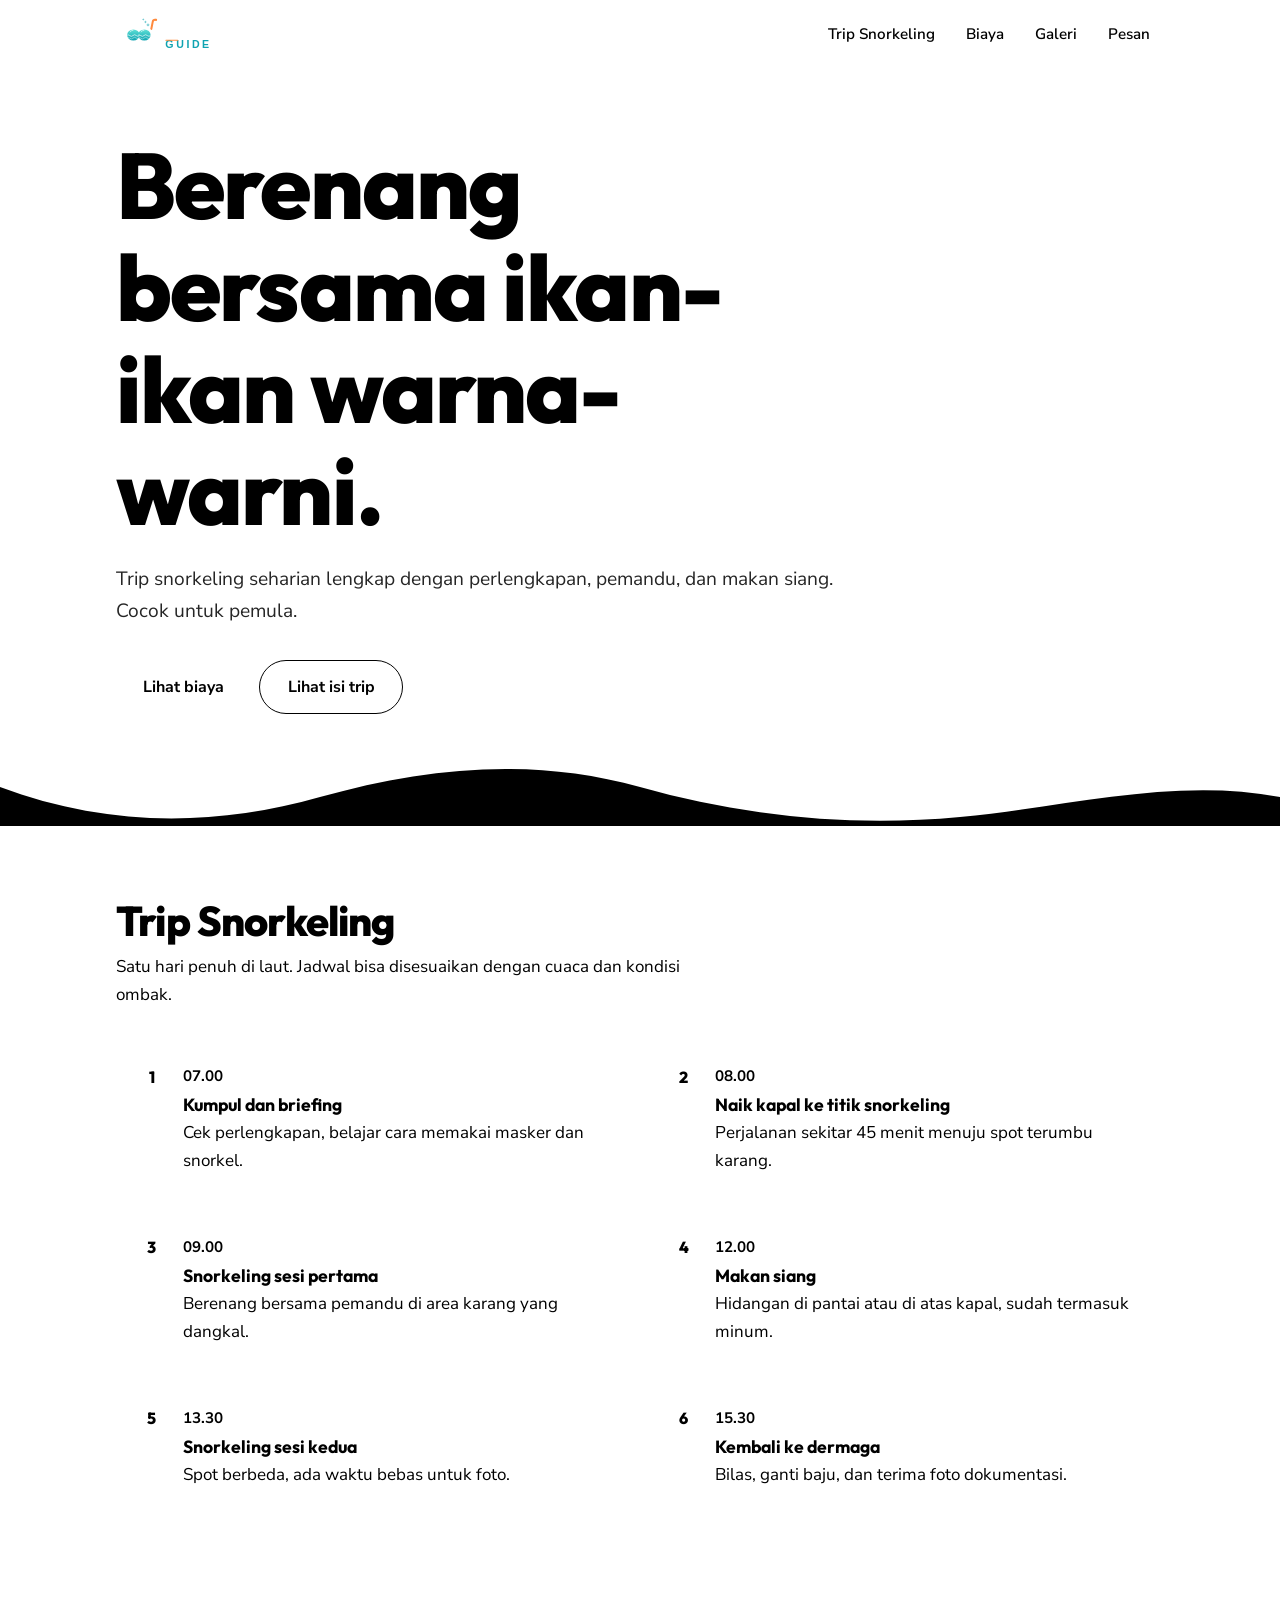
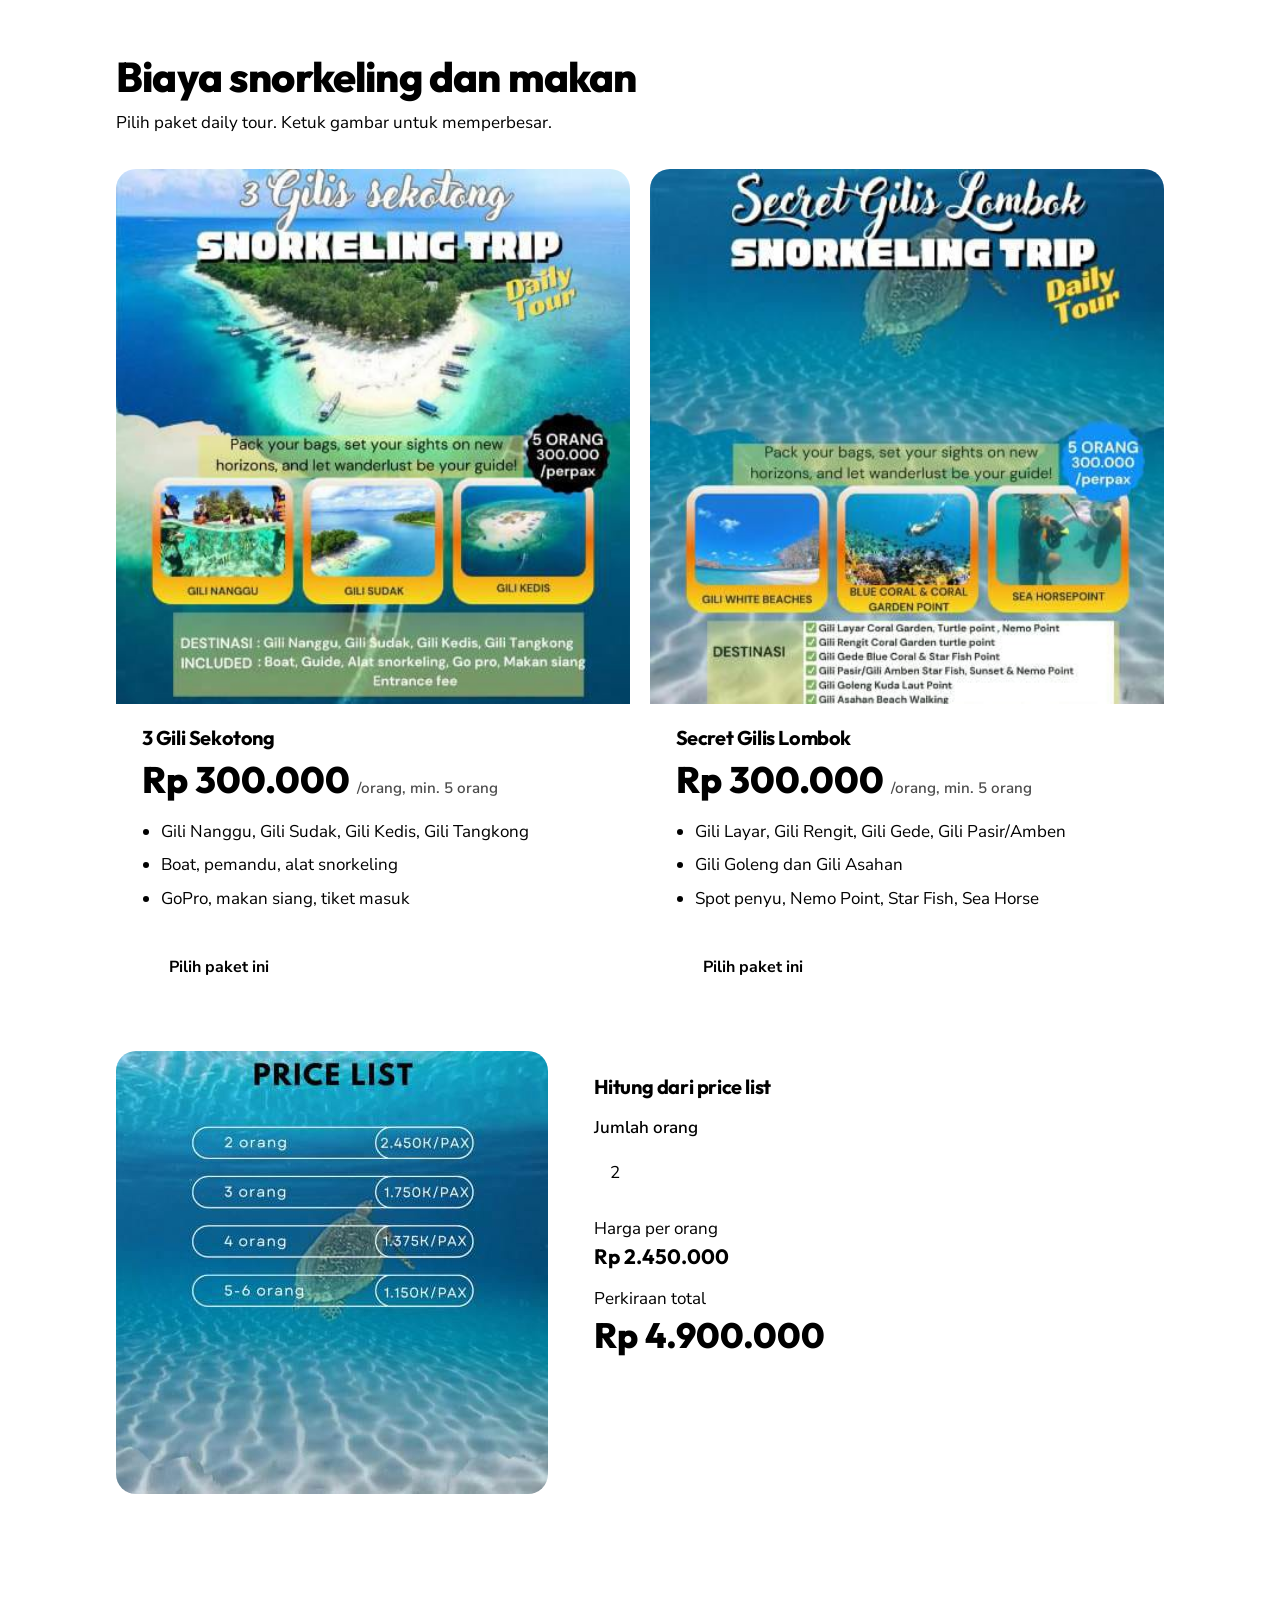
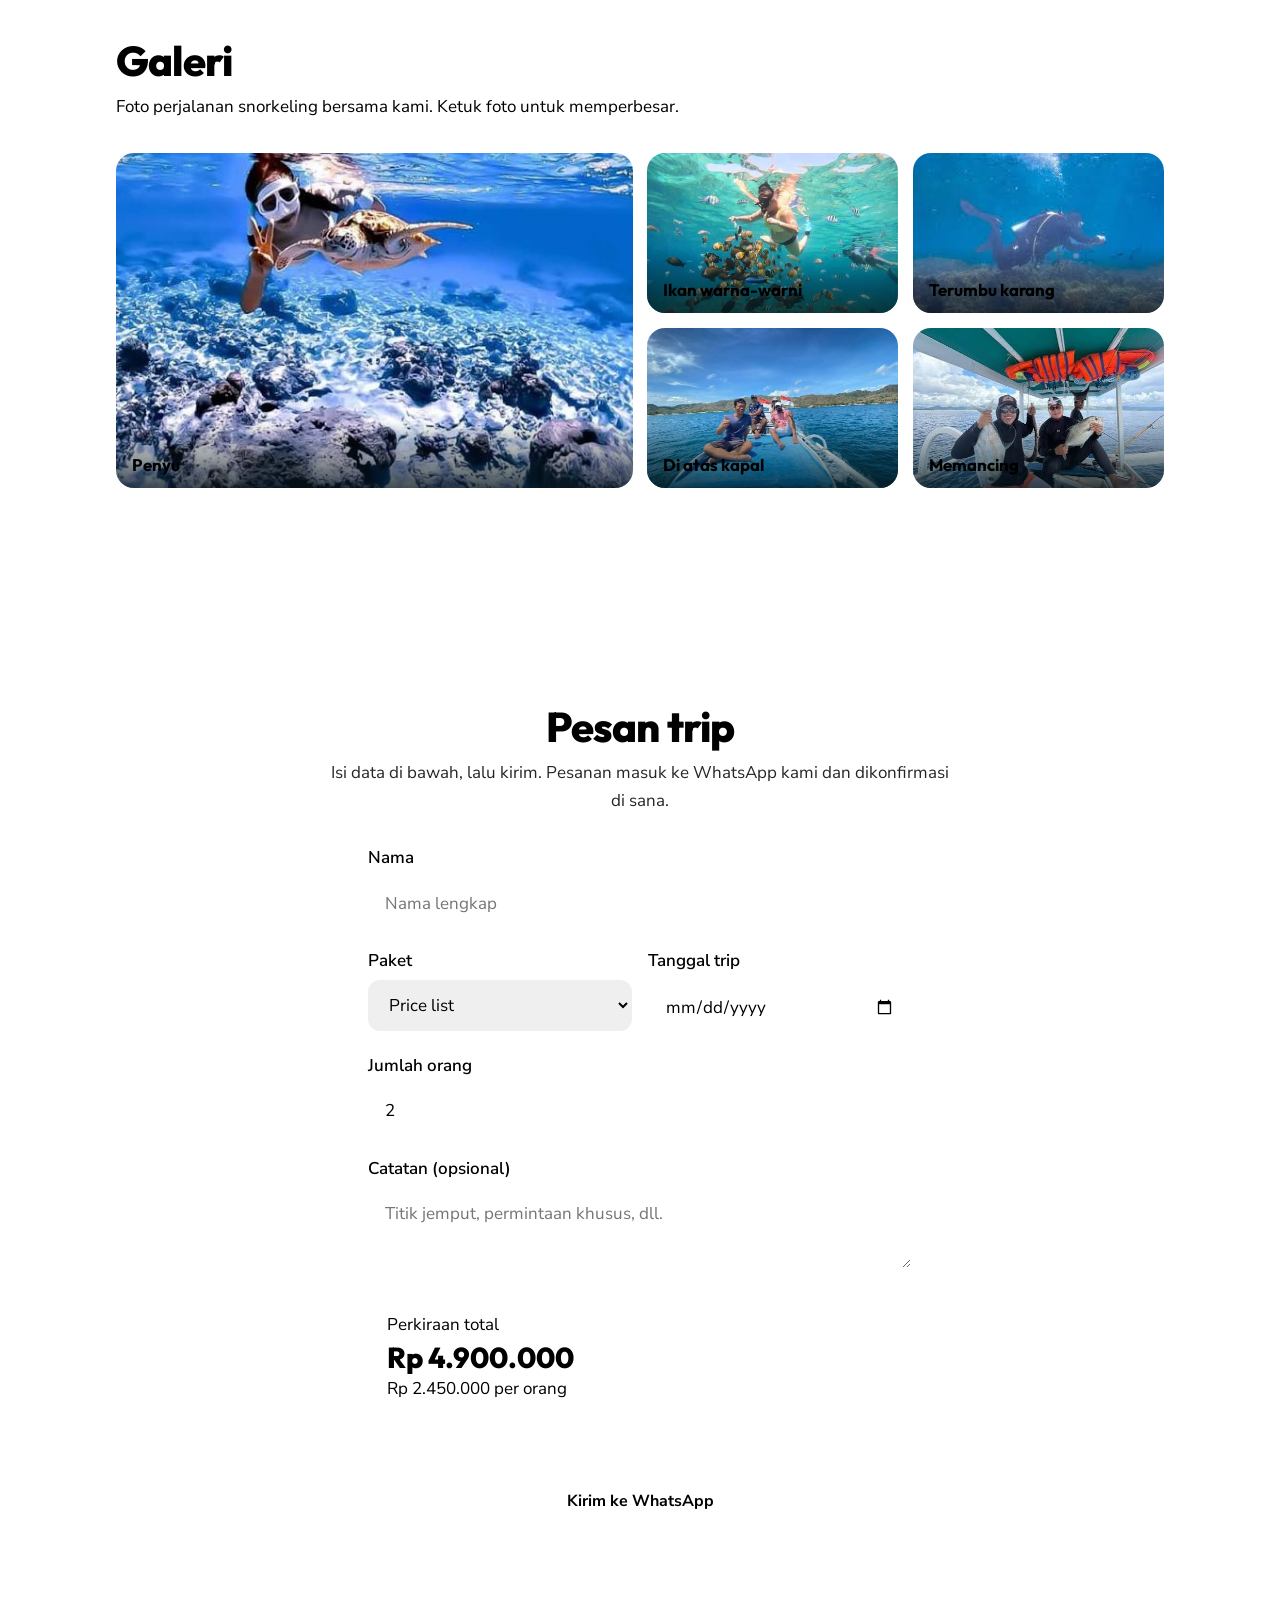
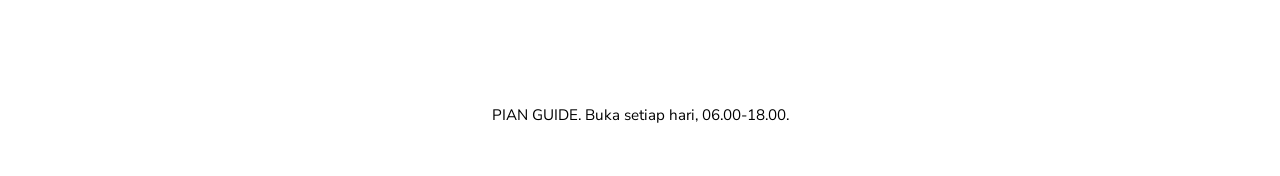
==== index.html @ e1018dc6 "Remove stylesheet link from index.html Removed the link to the external stylesheet 'style.css'." ====
<!DOCTYPE html>
<html lang="id">
<head>
<meta charset="utf-8">
<meta name="viewport" content="width=device-width, initial-scale=1, viewport-fit=cover">
<title>Trip Snorkeling - PIAN GUIDE</title>
<link href="https://fonts.googleapis.com/css2?family=Outfit:wght@500;700;800&family=Nunito+Sans:wght@400;600&display=swap" rel="stylesheet">
<style> 
:root{
  --bg:EAF6F7;--card:FFFFFF;--ink:0B3340;--muted:4F6B75;--line:C9E1E5;
  --deep:0B3340;--sea:12A4B8;--coral:FF6B57;--on-coral:1A0B08;--on-deep:EAF6F7;
  --head:"Outfit","Trebuchet MS",system-ui,sans-serif;--body:"Nunito Sans",system-ui,-apple-system,"Segoe UI",sans-serif;
  box-sizing:border-box;padding-top:env(safe-area-inset-top,0px);padding-bottom:env(safe-area-inset-bottom,0px)
}
@media (prefers-color-scheme:dark){:root:not([data-theme="light"]){--bg:071D26;--card:0E2B37;--ink:E4F3F5;--muted:93B3BC;--line:1B4251;--deep:04141B;--sea:3CC8DB}}
:root[data-theme="dark"]{--bg:071D26;--card:0E2B37;--ink:E4F3F5;--muted:93B3BC;--line1B4251;--deep:04141B;--sea:3CC8DB}
html{scroll-behavior:smooth;scroll-padding-top:5rem}
*,*::before,*::after{box-sizing:border-box}
body{margin:0;background:var(--bg);color:var(--ink);font:400 1.0625rem/1.65 var(--body)}
a{color:inherit}
:focus-visible{outline:3px solid var(--coral);outline-offset:3px;border-radius:6px}
.wrap{max-width:68rem;margin:0 auto;padding:0 1.25rem}
h1,h2,h3{font-family:var(--head);line-height:1.1;margin:0;letter-spacing:-.02em}
h2{font-weight:800;font-size:clamp(1.8rem,4.5vw,2.6rem);margin-bottom:.6rem}
h3{font-weight:700;font-size:1.25rem}
p{margin:0 0 1rem;max-width:62ch}.muted{color:var(--muted)}
.top{position:sticky;top:0;z-index:10;background:color-mix(in srgb,var(--deep) 94%,transparent);backdrop-filter:blur(8px);padding-top:env(safe-area-inset-top,0px)}
.top .wrap{display:flex;align-items:center;justify-content:space-between;gap:1rem;padding-block:.8rem}
.logo{display:flex;align-items:center;text-decoration:none;flex-shrink:0;white-space:nowrap}
.logo img{height:44px;width:auto;display:block}
nav{display:flex;gap:.25rem;overflow-x:auto}
nav a{color:var(--on-deep);text-decoration:none;font-weight:600;font-size:.95rem;padding:.45rem .85rem;border-radius:999px;white-space:nowrap}
nav a:hover,nav a:focus-visible{background:rgba(255,255,255,.14)}
nav a.on{background:var(--coral);color:var(--on-coral)}
.hero{background:var(--deep);color:var(--on-deep);position:relative;overflow:hidden;padding:4rem 0 7rem}
.hero h1{font-weight:800;font-size:clamp(2.6rem,9vw,5.8rem);max-width:12ch;animation:rise .9s both cubic-bezier(.2,.8,.2,1)}
.hero p{font-size:1.2rem;margin:1.4rem 0 2rem;opacity:.85}
.btn{display:inline-block;background:var(--coral);color:var(--on-coral);font-weight:700;text-decoration:none;padding:.95rem 1.7rem;border-radius:999px;border:0;font:700 1rem var(--body);cursor:pointer;transition:transform .15s}
.btn:hover{transform:translateY(-2px)}
.btn.line{background:transparent;color:inherit;border:1.5px solid currentColor;margin-left:.5rem}
.wave{position:absolute;left:0;bottom:-1px;width:100%;height:5rem;display:block}
.bubble{position:absolute;border-radius:50%;border:2px solid rgba(255,255,255,.25);animation:float 9s infinite ease-in-out}
section{padding:4.5rem 0}
.steps{list-style:none;padding:0;margin:2rem 0 0;display:grid;gap:1rem;counter-reset:s}
.steps li{counter-increment:s;background:var(--card);border:1.5px solid var(--line);border-radius:16px;padding:1.3rem 1.3rem 1.3rem 4.2rem;position:relative}
.steps li::before{content:counter(s);position:absolute;left:1.2rem;top:1.2rem;width:2.1rem;height:2.1rem;border-radius:50%;background:var(--sea);color:var(--deep);font:800 1rem/2.1rem var(--head);text-align:center}
.steps b{font-family:var(--head);display:block;font-size:1.1rem}
.time{color:var(--sea);font-weight:700;font-size:.95rem}
.prices{display:grid;gap:1.25rem;margin-top:2rem}
.plan{background:var(--card);border:1.5px solid var(--line);border-radius:20px;overflow:hidden;display:flex;flex-direction:column}
.plan img{width:100%;height:auto;display:block;cursor:zoom-in}
.plan .in{padding:1.4rem 1.6rem 1.6rem;display:flex;flex-direction:column;flex:1}
.price{font:800 2.3rem/1 var(--head);margin:.8rem 0 .2rem}.price small{font:600 .95rem var(--body);opacity:.7}
.plan ul{padding-left:1.2rem;margin:1rem 0 1.4rem;flex:1}.plan li{margin-bottom:.35rem}
.pl{margin-top:2rem;display:grid;gap:1.25rem;align-items:start}
.pl img{width:100%;max-width:28rem;height:auto;border-radius:20px;display:block;border:1.5px solid var(--line);cursor:zoom-in}
.calc{background:var(--card);border:1.5px solid var(--line);border-radius:20px;padding:1.6rem;display:grid;gap:1rem}
.calc label{font-weight:600;display:block;margin-bottom:.3rem}
.calc input{width:100%;font:inherit;padding:.75rem 1rem;border-radius:12px;border:1.5px solid var(--line);background:var(--bg);color:var(--ink)}
.total{font:800 2.2rem var(--head);color:var(--sea)}
.gal{display:grid;gap:.9rem;grid-template-columns:1fr 1fr;margin-top:2rem}
.gal figure{position:relative;margin:0;border-radius:18px;overflow:hidden;min-height:10rem;background:var(--deep)}
.gal figure:nth-child(1){grid-column:span 2;min-height:15rem}
.gal img{position:absolute;inset:0;width:100%;height:100%;object-fit:cover;display:block;cursor:zoom-in}
.gal figcaption{position:absolute;left:0;right:0;bottom:0;padding:2rem 1rem .8rem;font:700 1.05rem var(--head);color:fff;background:linear-gradient(to top,rgba(4,20,27,.75),transparent);pointer-events:none}
.contact{background:var(--deep);color:var(--on-deep);border-radius:24px;padding:3rem 1.5rem;text-align:center}
.contact p{margin-inline:auto;opacity:.85}
.contact form{max-width:34rem;margin:1.8rem auto 0;text-align:left;display:grid;gap:1rem}
.contact label{display:block;font-weight:600;margin-bottom:.3rem}
.contact input,.contact select,.contact textarea{width:100%;font:inherit;padding:.75rem 1rem;border-radius:12px;border:1.5px solid transparent;background:EAF6F7;color:0B3340;color-scheme:light}
.contact textarea{resize:vertical;min-height:4.5rem}
.contact .row{display:grid;gap:1rem}
.contact .est{background:rgba(255,255,255,.1);border-radius:14px;padding:1rem 1.2rem}
.contact .est b{display:block;font:800 1.8rem var(--head)}
.contact .err{color:FFB4A8;min-height:1.4em;margin:0}
.contact .btn{text-align:center}
footer{padding:2rem 0 3rem;text-align:center;color:var(--muted);font-size:.95rem}
.lb{position:fixed;inset:0;z-index:50;background:rgba(4,20,27,.92);display:none;align-items:center;justify-content:center;padding:1rem;cursor:zoom-out}
.lb.open{display:flex}.lb img{max-width:100%;max-height:100%;border-radius:12px}
@keyframes rise{from{opacity:0;transform:translateY(28px)}to{opacity:1;transform:none}}
@keyframes float{50%{transform:translateY(-18px)}}
@media (min-width:52rem){
  .contact .row{grid-template-columns:1fr 1fr}
  .prices{grid-template-columns:repeat(2,1fr)}.pl{grid-template-columns:auto 1fr}
  .gal{grid-template-columns:repeat(4,1fr)}.gal figure:nth-child(1){grid-column:span 2;grid-row:span 2}
  .steps{grid-template-columns:1fr 1fr}.contact{padding:4.5rem}
}
@media (max-width:40rem){.btn.line{margin:.6rem 0 0}}
@media (prefers-reduced-motion:reduce){*{animation:none!important;transition:none!important;scroll-behavior:auto!important}}
</style>
</head>
<body>
<header class="top"><div class="wrap">
  <a class="logo" href="atas"><img src="pian-guide-logo-light.svg" alt="PIAN GUIDE"></a>
  <nav aria-label="Menu utama">
    <a href="trip" class="on">Trip Snorkeling</a><a href="biaya.html">Biaya</a><a href="galeri.html">Galeri</a><a href="pesan.html">Pesan</a>
  </nav>
</div></header>

<main id="atas">
  <div class="hero">
    <span class="bubble" style="width:4rem;height:4rem;right:12%;top:18%"></span>
    <span class="bubble" style="width:2rem;height:2rem;right:22%;top:48%;animation-delay:-3s"></span>
    <span class="bubble" style="width:6rem;height:6rem;right:5%;top:56%;animation-delay:-6s"></span>
    <div class="wrap">
      <h1>Berenang bersama ikan-ikan warna-warni.</h1>
      <p>Trip snorkeling seharian lengkap dengan perlengkapan, pemandu, dan makan siang. Cocok untuk pemula.</p>
      <a class="btn" href="biaya.html">Lihat biaya</a><a class="btn line" href="#trip">Lihat isi trip</a>
    </div>
    <svg class="wave" viewBox="0 0 1440 80" preserveAspectRatio="none" aria-hidden="true"><path fill="var(--bg)" d="M0 40c120 40 240 40 360 10s240-40 360-10 240 40 360 30 240-40 360-20v30H0z"/></svg>
  </div>

  <section id="trip"><div class="wrap">
    <h2>Trip Snorkeling</h2>
    <p class="muted">Satu hari penuh di laut. Jadwal bisa disesuaikan dengan cuaca dan kondisi ombak.</p>
    <ol class="steps">
      <li><span class="time">07.00</span><b>Kumpul dan briefing</b>Cek perlengkapan, belajar cara memakai masker dan snorkel.</li>
      <li><span class="time">08.00</span><b>Naik kapal ke titik snorkeling</b>Perjalanan sekitar 45 menit menuju spot terumbu karang.</li>
      <li><span class="time">09.00</span><b>Snorkeling sesi pertama</b>Berenang bersama pemandu di area karang yang dangkal.</li>
      <li><span class="time">12.00</span><b>Makan siang</b>Hidangan di pantai atau di atas kapal, sudah termasuk minum.</li>
      <li><span class="time">13.30</span><b>Snorkeling sesi kedua</b>Spot berbeda, ada waktu bebas untuk foto.</li>
      <li><span class="time">15.30</span><b>Kembali ke dermaga</b>Bilas, ganti baju, dan terima foto dokumentasi.</li>
    </ol>
  </div></section>

  <section id="biaya.html" style="background:color-mix(in srgb,var(--sea) 10%,var(--bg))"><div class="wrap">
    <h2>Biaya snorkeling dan makan</h2>
    <p class="muted">Pilih paket daily tour. Ketuk gambar untuk memperbesar.</p>
    <div class="prices">
      <article class="plan"><img src="[data-uri]" alt="Poster 3 Gili Sekotong Snorkeling Trip: Gili Nanggu, Gili Sudak, Gili Kedis, 5 orang 300.000 per pax" loading="lazy">
        <div class="in"><h3>3 Gili Sekotong</h3><div class="price">Rp 300.000 <small>/orang, min. 5 orang</small></div>
        <ul><li>Gili Nanggu, Gili Sudak, Gili Kedis, Gili Tangkong</li><li>Boat, pemandu, alat snorkeling</li><li>GoPro, makan siang, tiket masuk</li></ul>
        <a class="btn" data-paket="3 Gili Sekotong" href="#kontak" style="background:var(--deep);color:var(--on-deep)">Pilih paket ini</a></div></article>
      <article class="plan"><img src="[data-uri]" alt="Poster Secret Gilis Lombok Snorkeling Trip: Gili White Beaches, Blue Coral, Sea Horse Point, 5 orang 300.000 per pax" loading="lazy">
        <div class="in"><h3>Secret Gilis Lombok</h3><div class="price">Rp 300.000 <small>/orang, min. 5 orang</small></div>
        <ul><li>Gili Layar, Gili Rengit, Gili Gede, Gili Pasir/Amben</li><li>Gili Goleng dan Gili Asahan</li><li>Spot penyu, Nemo Point, Star Fish, Sea Horse</li></ul>
        <a class="btn" data-paket="Secret Gilis Lombok" href="#kontak">Pilih paket ini</a></div></article>
    </div>
    <div class="pl">
      <img src="[data-uri]" alt="Price list per orang: 2 orang 2.450K, 3 orang 1.750K, 4 orang 1.375K, 5-6 orang 1.150K" loading="lazy">
      <form class="calc" onsubmit="return false" aria-label="Hitung biaya">
        <h3>Hitung dari price list</h3>
        <div><label for="jm">Jumlah orang</label><input id="jm" type="number" min="1" max="100" value="2" inputmode="numeric"></div>
        <div><div class="muted">Harga per orang</div><div id="pp" style="font:700 1.3rem var(--head)" aria-live="polite">Rp 2.450.000</div></div>
        <div><div class="muted">Perkiraan total</div><div class="total" id="tt" aria-live="polite">Rp 4.900.000</div></div>
      </form>
    </div>
  </div></section>

  <section id="galeri.html"><div class="wrap">
    <h2>Galeri</h2>
    <p class="muted">Foto perjalanan snorkeling bersama kami. Ketuk foto untuk memperbesar.</p>
    <div class="gal"><figure><img src="[data-uri]" alt="Bertemu penyu saat snorkeling" loading="lazy"><figcaption>Penyu</figcaption></figure><figure><img src="[data-uri]" alt="Snorkeling di antara ikan warna-warni" loading="lazy"><figcaption>Ikan warna-warni</figcaption></figure><figure><img src="[data-uri]" alt="Penyelam di atas terumbu karang" loading="lazy"><figcaption>Terumbu karang</figcaption></figure><figure><img src="[data-uri]" alt="Tamu menikmati perjalanan di atas kapal" loading="lazy"><figcaption>Di atas kapal</figcaption></figure><figure><img src="[data-uri]" alt="Memancing dari kapal" loading="lazy"><figcaption>Memancing</figcaption></figure></div>
  </div></section>
    <section id="kontak"><div class="wrap">
    <div class="contact">
      <h2>Pesan trip</h2>
      <p>Isi data di bawah, lalu kirim. Pesanan masuk ke WhatsApp kami dan dikonfirmasi di sana.</p>
      <form onsubmit="return false" aria-label="Form pemesanan">
        <div><label for="nm">Nama</label>
          <input id="nm" type="text" autocomplete="name" placeholder="Nama lengkap"></div>
        <div class="row">
          <div><label for="pk">Paket</label>
            <select id="pk">
              <option>Price list</option>
              <option>3 Gili Sekotong</option>
              <option>Secret Gilis Lombok</option>
            </select></div>
          <div><label for="tg">Tanggal trip</label>
            <input id="tg" type="date"></div>
        </div>
        <div><label for="jo">Jumlah orang</label>
          <input id="jo" type="number" min="1" max="100" value="2" inputmode="numeric"></div>
        <div><label for="ct">Catatan (opsional)</label>
          <textarea id="ct" placeholder="Titik jemput, permintaan khusus, dll."></textarea></div>
        <div class="est">Perkiraan total<b id="et">-</b><span id="en"></span></div>
        <p class="err" id="er" role="alert"></p>
        <a class="btn" id="kirim" href="#" target="_blank" rel="noopener">Kirim ke WhatsApp</a>
      </form>
    </div>
  </div></section>
</main>
<footer><div class="wrap">PIAN GUIDE. Buka setiap hari, 06.00-18.00.</div></footer>

<div class="lb" id="lb" role="dialog" aria-label="Gambar diperbesar"><img alt=""></div>

<script>
const jm=document.getElementById('jm'),tt=document.getElementById('tt'),pp=document.getElementById('pp');
const fmt=v=>'Rp '+v.toLocaleString('id-ID');
function harga(n){return n<=2?2450000:n===3?1750000:n===4?1375000:n<=6?1150000:null}
function hitung(){
  const n=Math.max(1,parseInt(jm.value)||1),h=harga(n);
  if(h===null){pp.textContent='Hubungi kami';tt.textContent='Tanya harga';return}
  pp.textContent=fmt(h);tt.textContent=fmt(Math.max(n,2)*h);
}
jm.addEventListener('input',hitung);
const lb=document.getElementById('lb'),lbi=lb.querySelector('img');
document.querySelectorAll('.plan img,.pl img,.gal img').forEach(i=>i.addEventListener('click',()=>{lbi.src=i.src;lbi.alt=i.alt;lb.classList.add('open')}));
lb.addEventListener('click',()=>lb.classList.remove('open'));
addEventListener('keydown',e=>{if(e.key==='Escape')lb.classList.remove('open')});

const WA='6287862232321';
const F={nm:document.getElementById('nm'),pk:document.getElementById('pk'),tg:document.getElementById('tg'),jo:document.getElementById('jo'),ct:document.getElementById('ct')};
const et=document.getElementById('et'),en=document.getElementById('en'),er=document.getElementById('er'),kirim=document.getElementById('kirim');
const d=new Date();F.tg.min=d.getFullYear()+'-'+String(d.getMonth()+1).padStart(2,'0')+'-'+String(d.getDate()).padStart(2,'0');
function estimasi(){
  const n=Math.max(1,parseInt(F.jo.value)||1),p=F.pk.value;
  if(p==='Price list'){const h=harga(n);return h===null?{t:'Tanya harga',n:'Price list berlaku untuk 2-6 orang.'}:{t:fmt(Math.max(n,2)*h),n:fmt(h)+' per orang'}}
  return n>=5?{t:fmt(n*300000),n:'Rp 300.000 per orang'}:{t:'Min. 5 orang',n:'Paket ini mulai dari 5 orang.'};
}
function tglIndo(v){return new Date(v+'T00:00').toLocaleDateString('id-ID',{weekday:'long',day:'numeric',month:'long',year:'numeric'})}
function update(){
  const e=estimasi();et.textContent=e.t;en.textContent=e.n;
  const n=Math.max(1,parseInt(F.jo.value)||1);
  const msg=['Halo PIAN GUIDE, saya mau pesan trip snorkeling.','',
    'Nama: '+(F.nm.value.trim()||'-'),'Paket: '+(F.pk.value==='Price list'?'Sesuai price list':F.pk.value),
    'Tanggal: '+(F.tg.value?tglIndo(F.tg.value):'-'),'Jumlah orang: '+n,'Perkiraan total: '+e.t+(e.n?' ('+e.n+')':''),
    'Catatan: '+(F.ct.value.trim()||'-'),'','Apakah tanggal ini masih tersedia?'].join('\n');
  kirim.href='https://wa.me/'+WA+'?text='+encodeURIComponent(msg);
}
Object.values(F).forEach(el=>{el.addEventListener('input',update);el.addEventListener('change',update)});
kirim.addEventListener('click',ev=>{
  if(!F.nm.value.trim()){ev.preventDefault();er.textContent='Isi nama Anda dulu.';F.nm.focus();return}
  if(!F.tg.value){ev.preventDefault();er.textContent='Pilih tanggal trip dulu.';F.tg.focus();return}
  er.textContent='';
});
document.querySelectorAll('[data-paket]').forEach(a=>a.addEventListener('click',()=>{F.pk.value=a.dataset.paket;update()}));
update();
const links=[...document.querySelectorAll('nav a')];
const io=new IntersectionObserver(es=>es.forEach(e=>{if(e.isIntersecting){links.forEach(l=>l.classList.toggle('on',l.getAttribute('href')==='#'+e.target.id))}}),{rootMargin:'-40% 0px -55% 0px'});
['trip','biaya','galeri','kontak'].forEach(id=>io.observe(document.getElementById(id)));
</script>
</body>
</html>
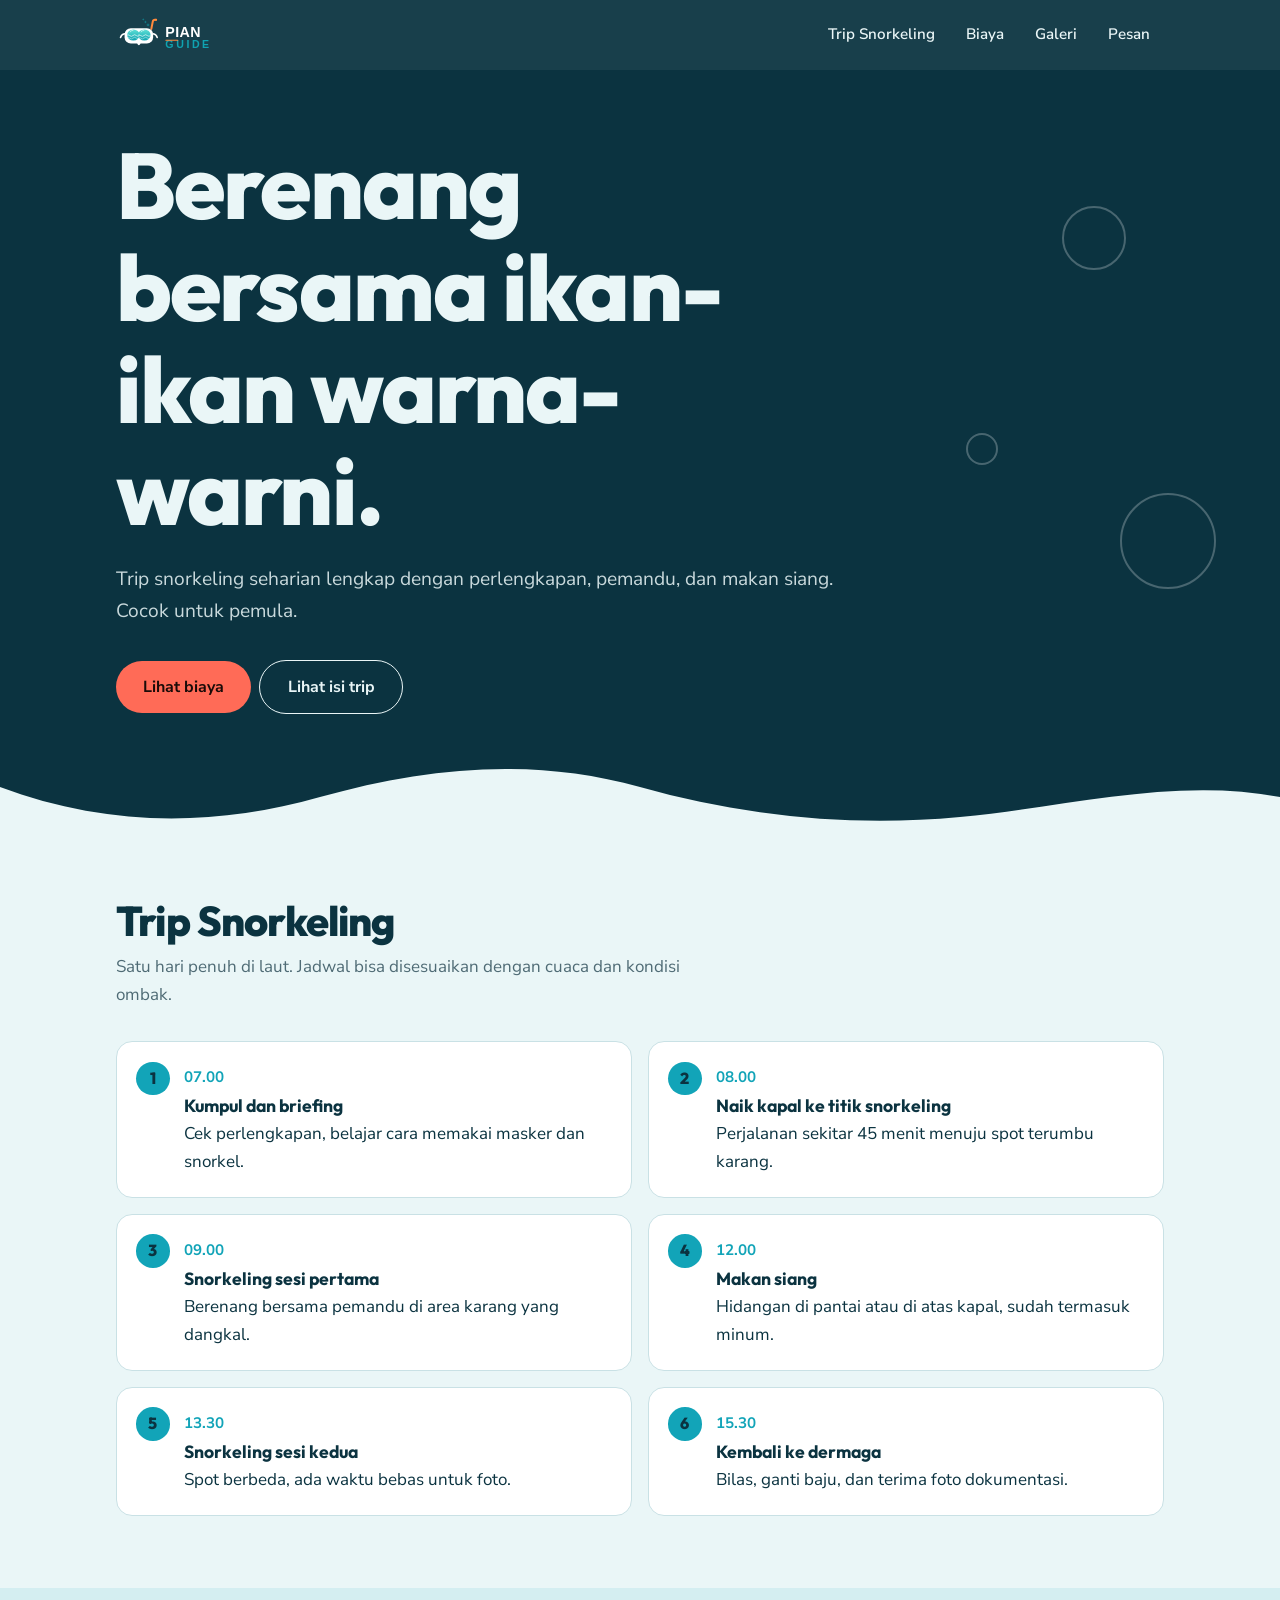
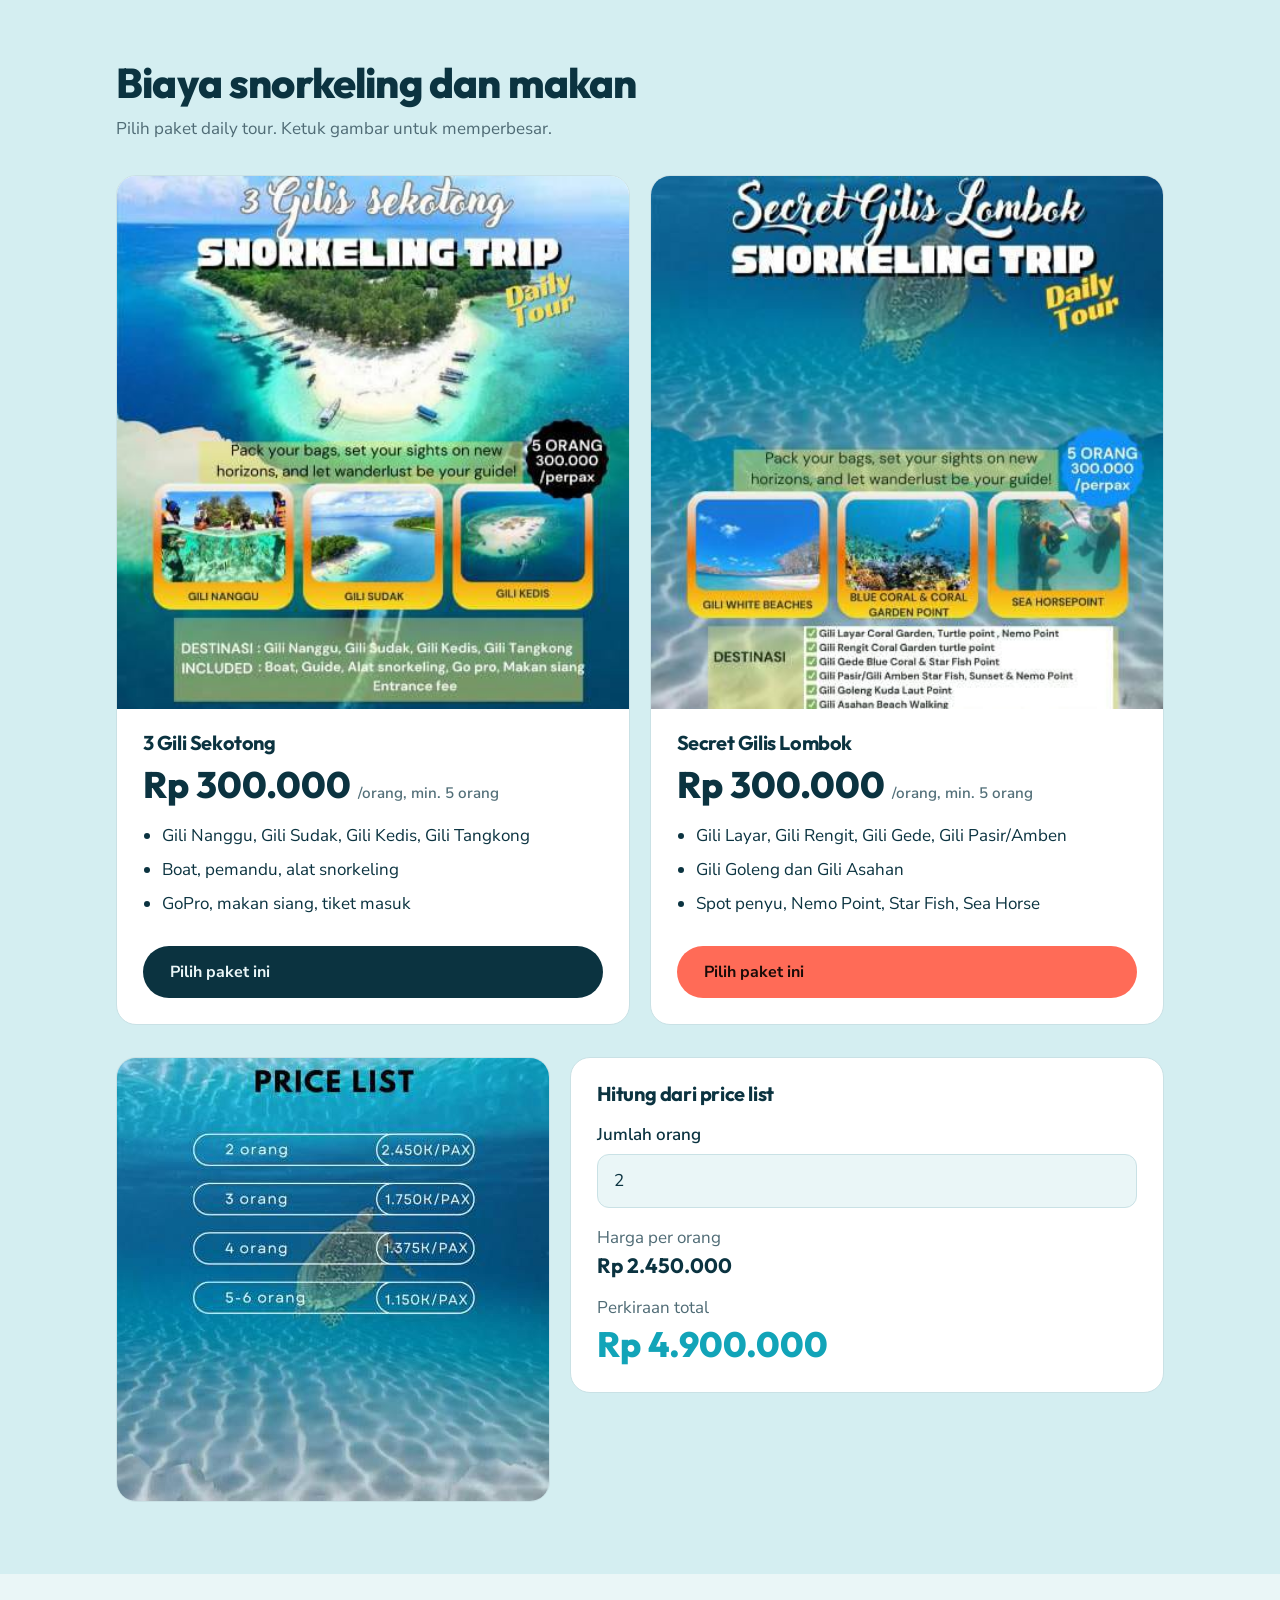
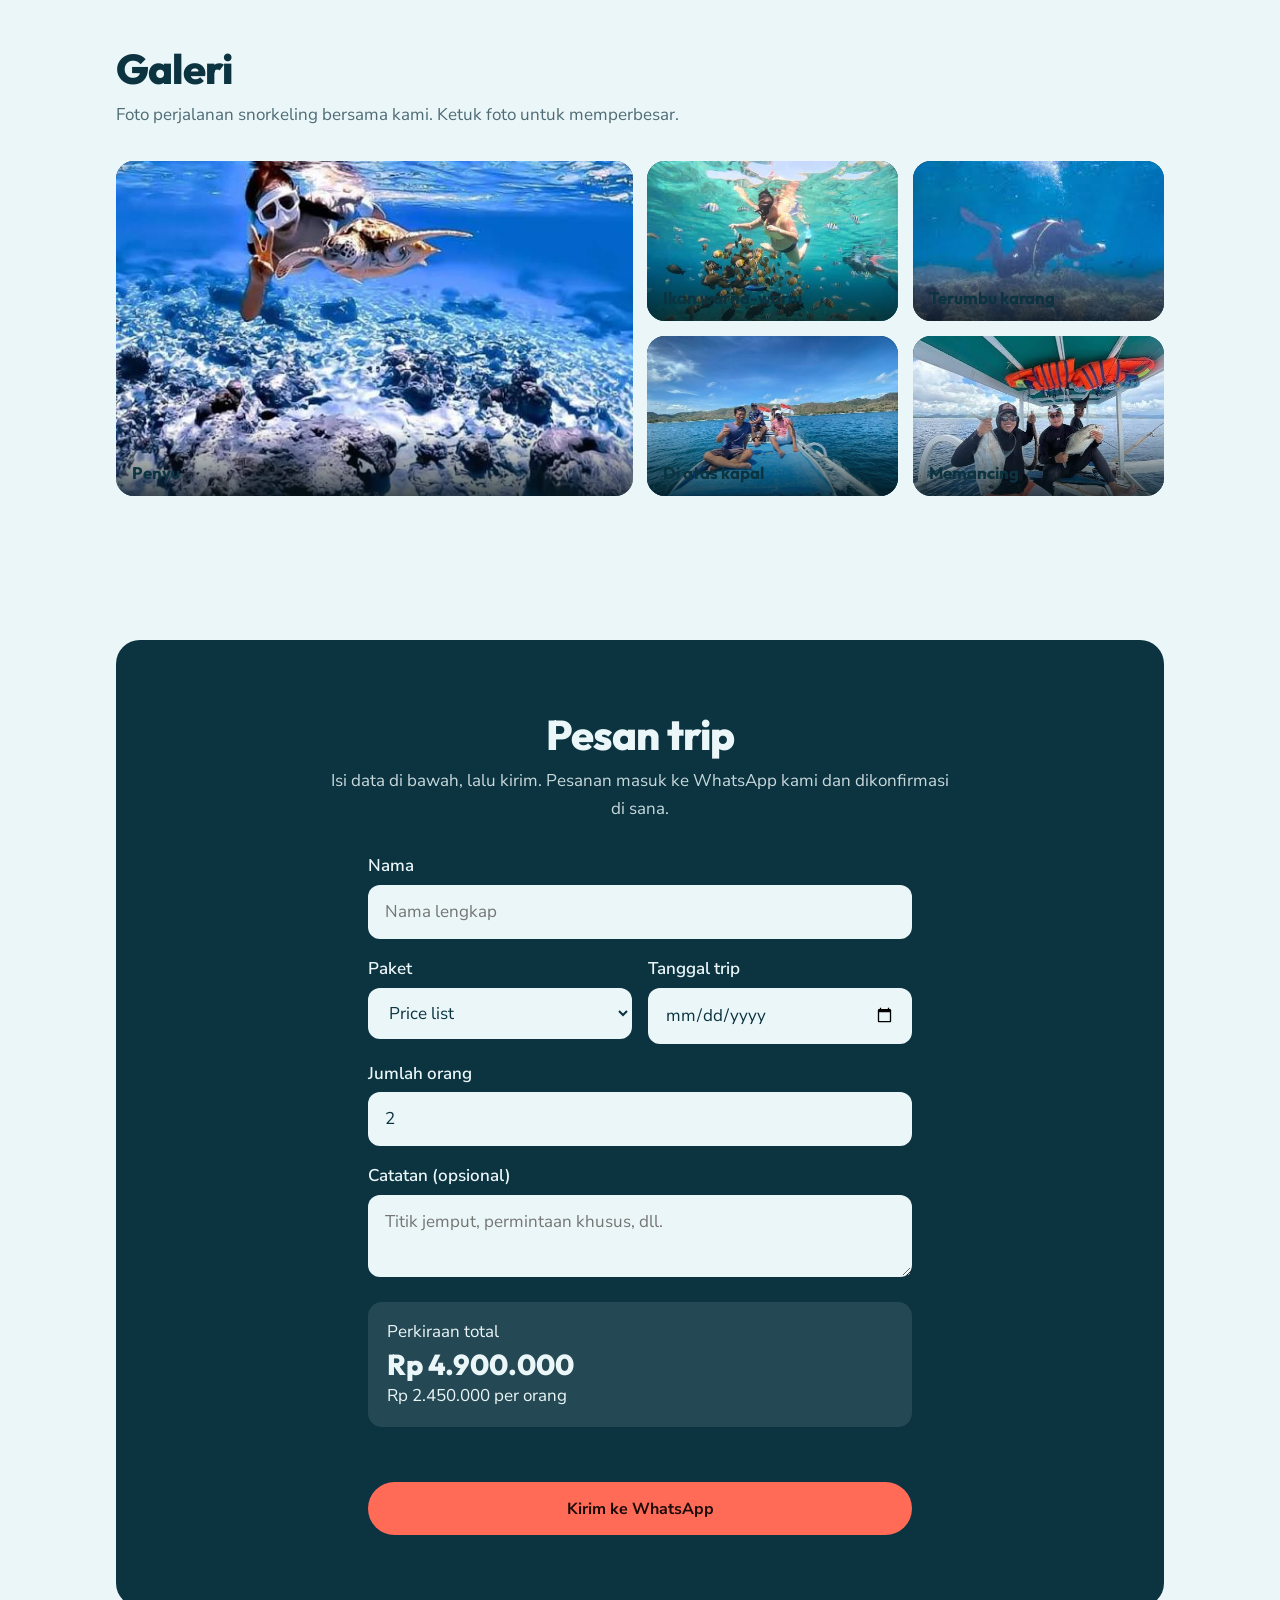
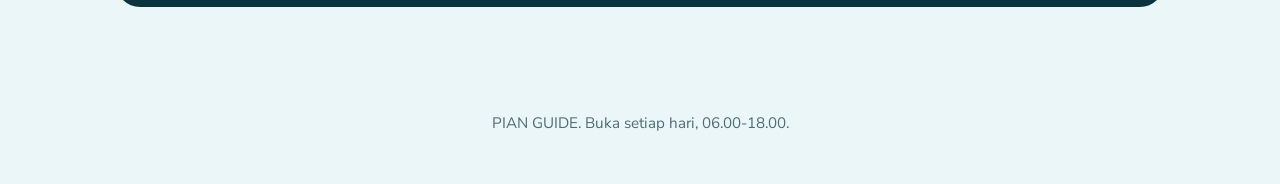
==== commit d1baddfe: "Fix CSS variable syntax and color values" ====
--- a/index.html
+++ b/index.html
@@ -5,15 +5,15 @@
 <meta name="viewport" content="width=device-width, initial-scale=1, viewport-fit=cover">
 <title>Trip Snorkeling - PIAN GUIDE</title>
 <link href="https://fonts.googleapis.com/css2?family=Outfit:wght@500;700;800&family=Nunito+Sans:wght@400;600&display=swap" rel="stylesheet">
-<style> 
+<style>
 :root{
-  --bg:EAF6F7;--card:FFFFFF;--ink:0B3340;--muted:4F6B75;--line:C9E1E5;
-  --deep:0B3340;--sea:12A4B8;--coral:FF6B57;--on-coral:1A0B08;--on-deep:EAF6F7;
+  --bg:#EAF6F7;--card:#FFFFFF;--ink:#0B3340;--muted:#4F6B75;--line:#C9E1E5;
+  --deep:#0B3340;--sea:#12A4B8;--coral:#FF6B57;--on-coral:#1A0B08;--on-deep:#EAF6F7;
   --head:"Outfit","Trebuchet MS",system-ui,sans-serif;--body:"Nunito Sans",system-ui,-apple-system,"Segoe UI",sans-serif;
   box-sizing:border-box;padding-top:env(safe-area-inset-top,0px);padding-bottom:env(safe-area-inset-bottom,0px)
 }
-@media (prefers-color-scheme:dark){:root:not([data-theme="light"]){--bg:071D26;--card:0E2B37;--ink:E4F3F5;--muted:93B3BC;--line:1B4251;--deep:04141B;--sea:3CC8DB}}
-:root[data-theme="dark"]{--bg:071D26;--card:0E2B37;--ink:E4F3F5;--muted:93B3BC;--line1B4251;--deep:04141B;--sea:3CC8DB}
+@media (prefers-color-scheme:dark){:root:not([data-theme="light"]){--bg:#071D26;--card:#0E2B37;--ink:#E4F3F5;--muted:#93B3BC;--line:#1B4251;--deep:#04141B;--sea:#3CC8DB}}
+:root[data-theme="dark"]{--bg:#071D26;--card:#0E2B37;--ink:#E4F3F5;--muted:#93B3BC;--line:#1B4251;--deep:#04141B;--sea:#3CC8DB}
 html{scroll-behavior:smooth;scroll-padding-top:5rem}
 *,*::before,*::after{box-sizing:border-box}
 body{margin:0;background:var(--bg);color:var(--ink);font:400 1.0625rem/1.65 var(--body)}
@@ -67,7 +67,7 @@
 .contact p{margin-inline:auto;opacity:.85}
 .contact form{max-width:34rem;margin:1.8rem auto 0;text-align:left;display:grid;gap:1rem}
 .contact label{display:block;font-weight:600;margin-bottom:.3rem}
-.contact input,.contact select,.contact textarea{width:100%;font:inherit;padding:.75rem 1rem;border-radius:12px;border:1.5px solid transparent;background:EAF6F7;color:0B3340;color-scheme:light}
+.contact input,.contact select,.contact textarea{width:100%;font:inherit;padding:.75rem 1rem;border-radius:12px;border:1.5px solid transparent;background:#EAF6F7;color:#0B3340;color-scheme:light}
 .contact textarea{resize:vertical;min-height:4.5rem}
 .contact .row{display:grid;gap:1rem}
 .contact .est{background:rgba(255,255,255,.1);border-radius:14px;padding:1rem 1.2rem}
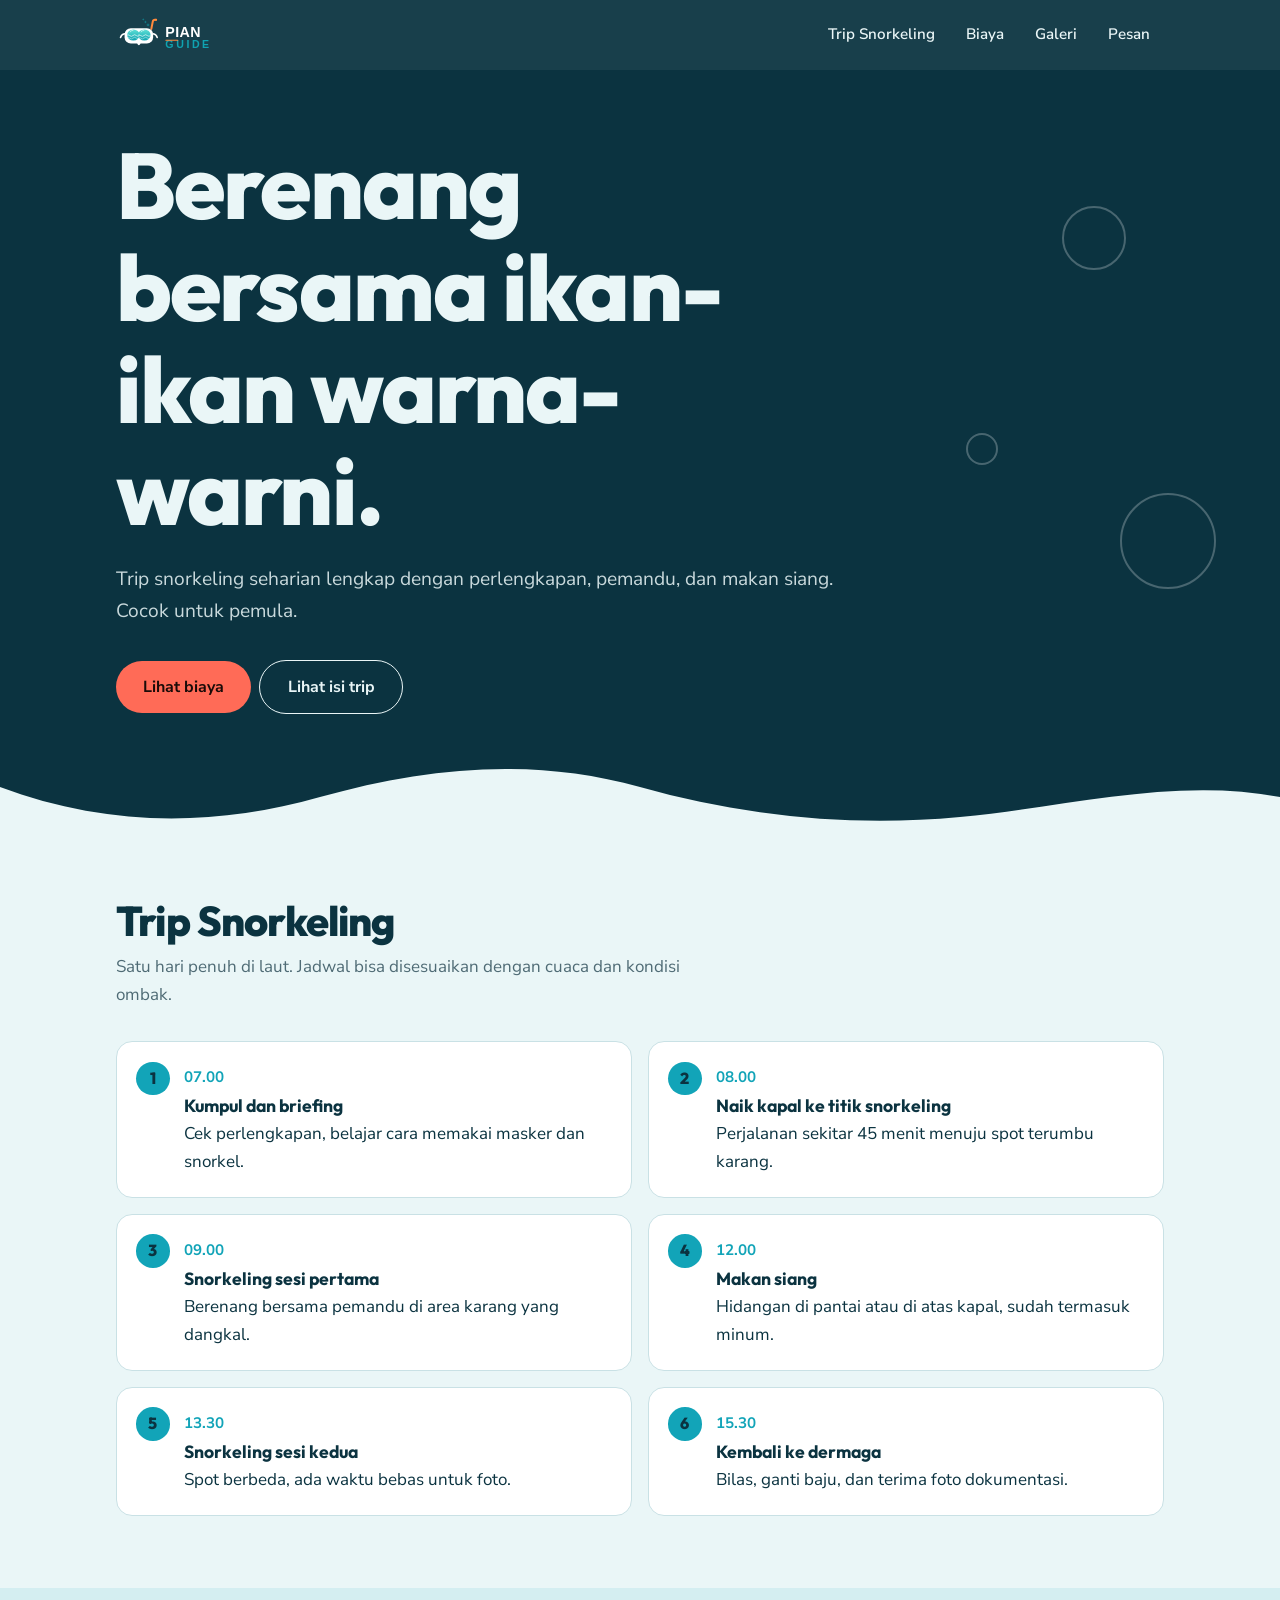
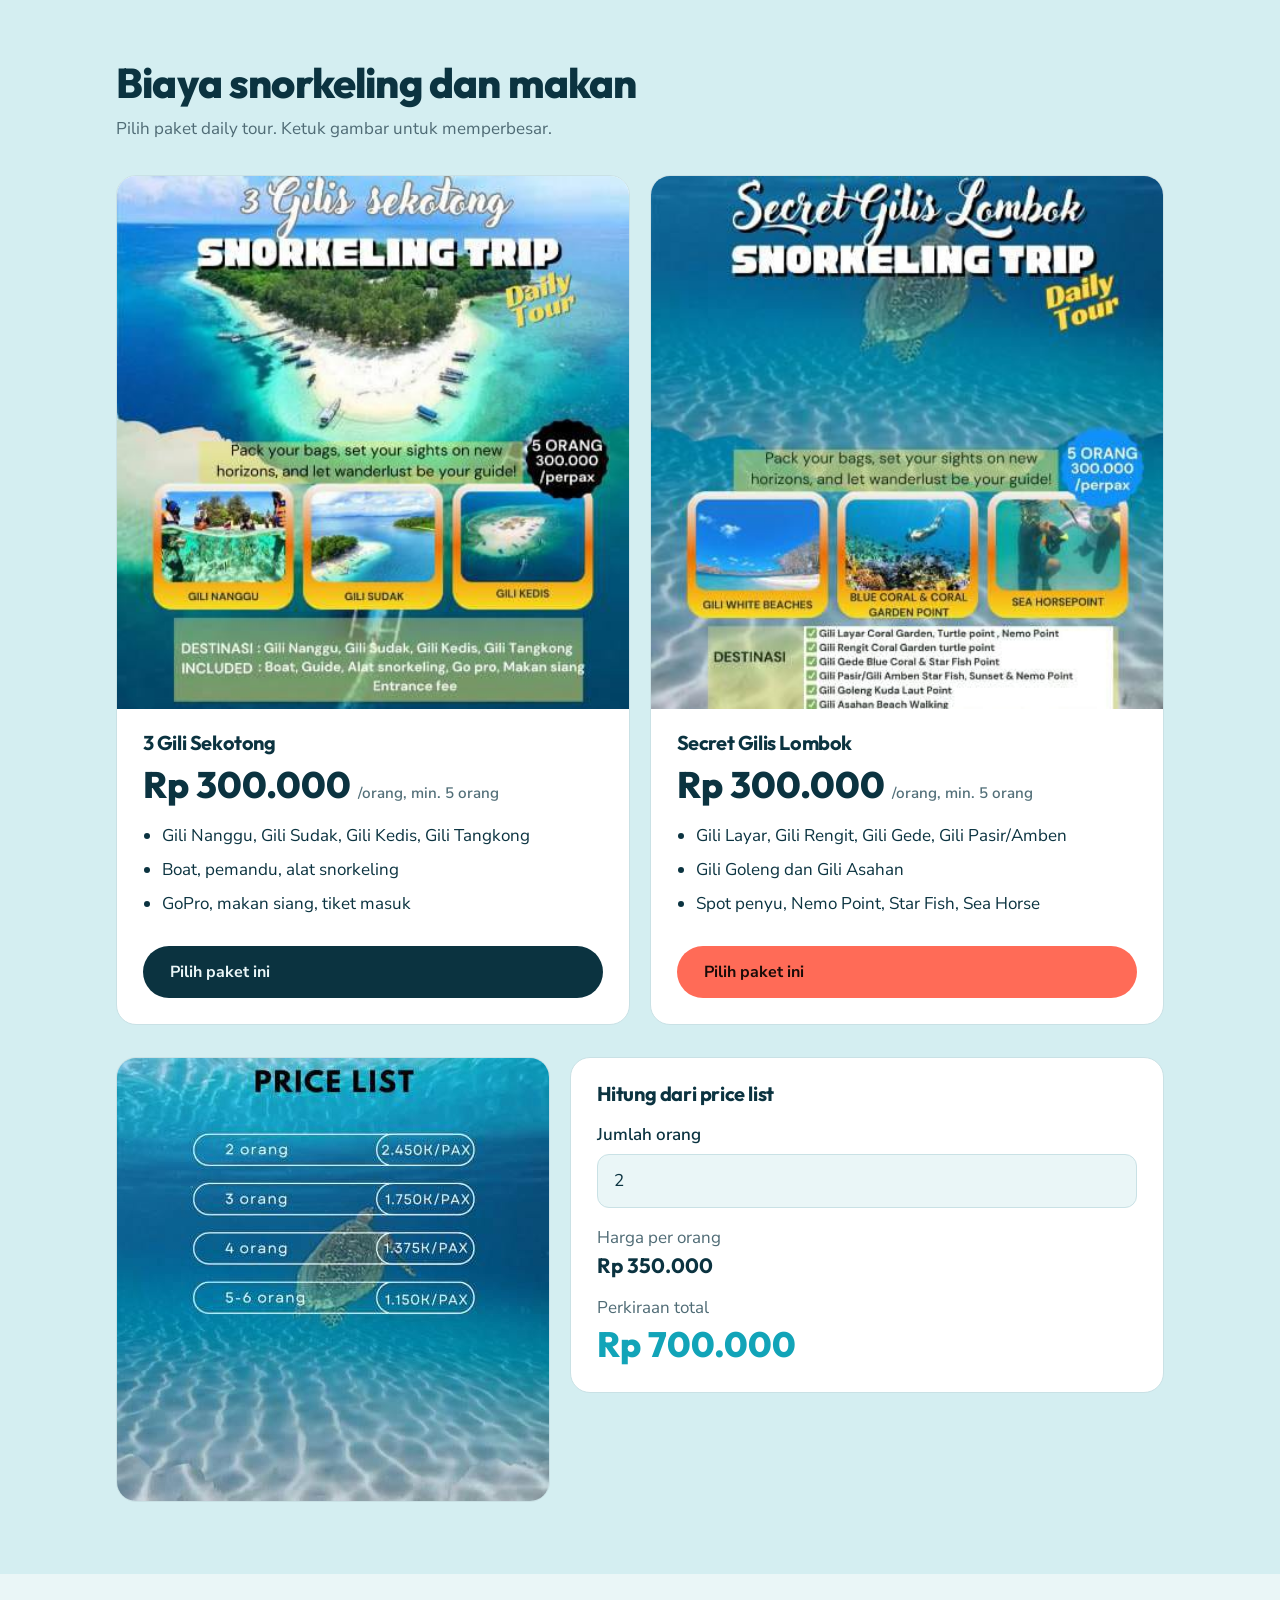
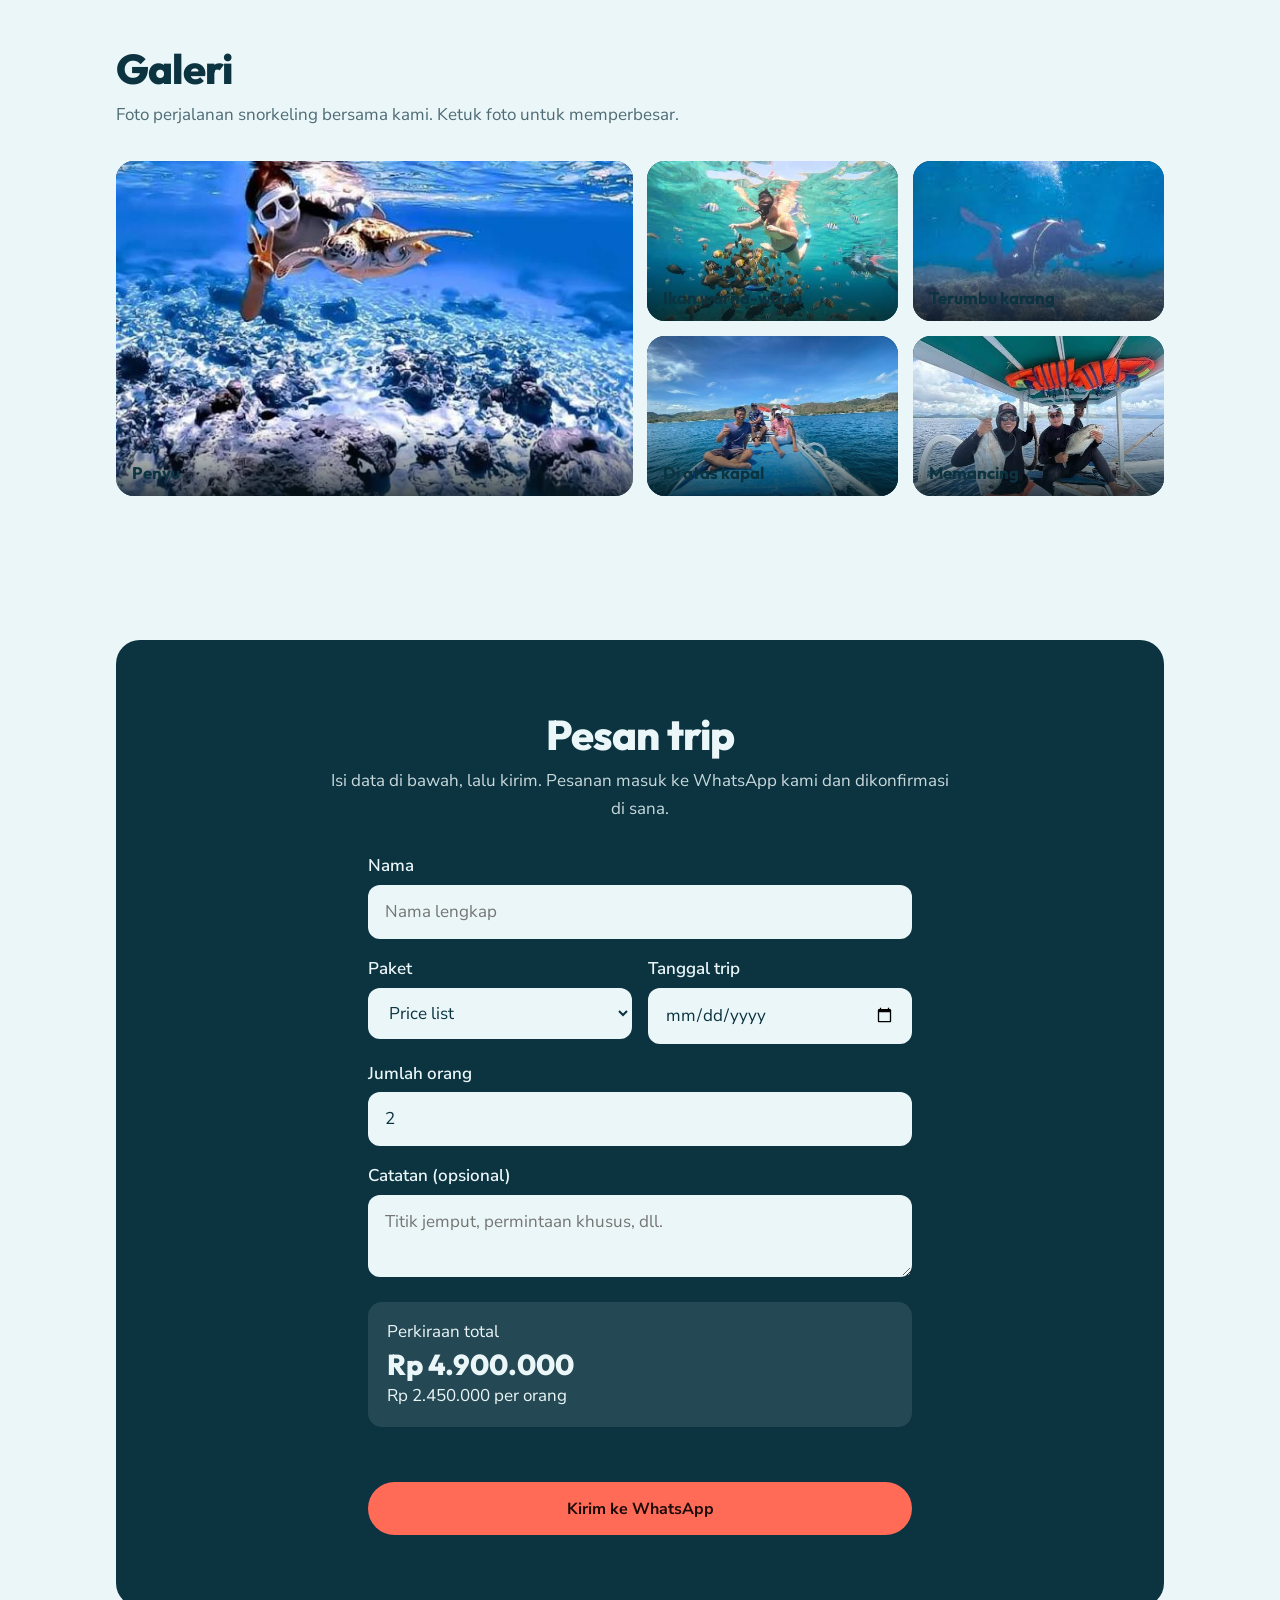
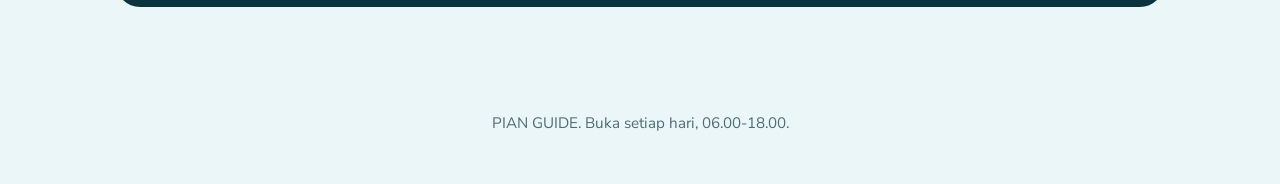
==== commit 73419d01: "Update index.html" ====
--- a/index.html
+++ b/index.html
@@ -141,8 +141,8 @@
       <form class="calc" onsubmit="return false" aria-label="Hitung biaya">
         <h3>Hitung dari price list</h3>
         <div><label for="jm">Jumlah orang</label><input id="jm" type="number" min="1" max="100" value="2" inputmode="numeric"></div>
-        <div><div class="muted">Harga per orang</div><div id="pp" style="font:700 1.3rem var(--head)" aria-live="polite">Rp 2.450.000</div></div>
-        <div><div class="muted">Perkiraan total</div><div class="total" id="tt" aria-live="polite">Rp 4.900.000</div></div>
+        <div><div class="muted">Harga per orang</div><div id="pp" style="font:700 1.3rem var(--head)" aria-live="polite">Rp 350.000</div></div>
+        <div><div class="muted">Perkiraan total</div><div class="total" id="tt" aria-live="polite">Rp 700.000</div></div>
       </form>
     </div>
   </div></section>
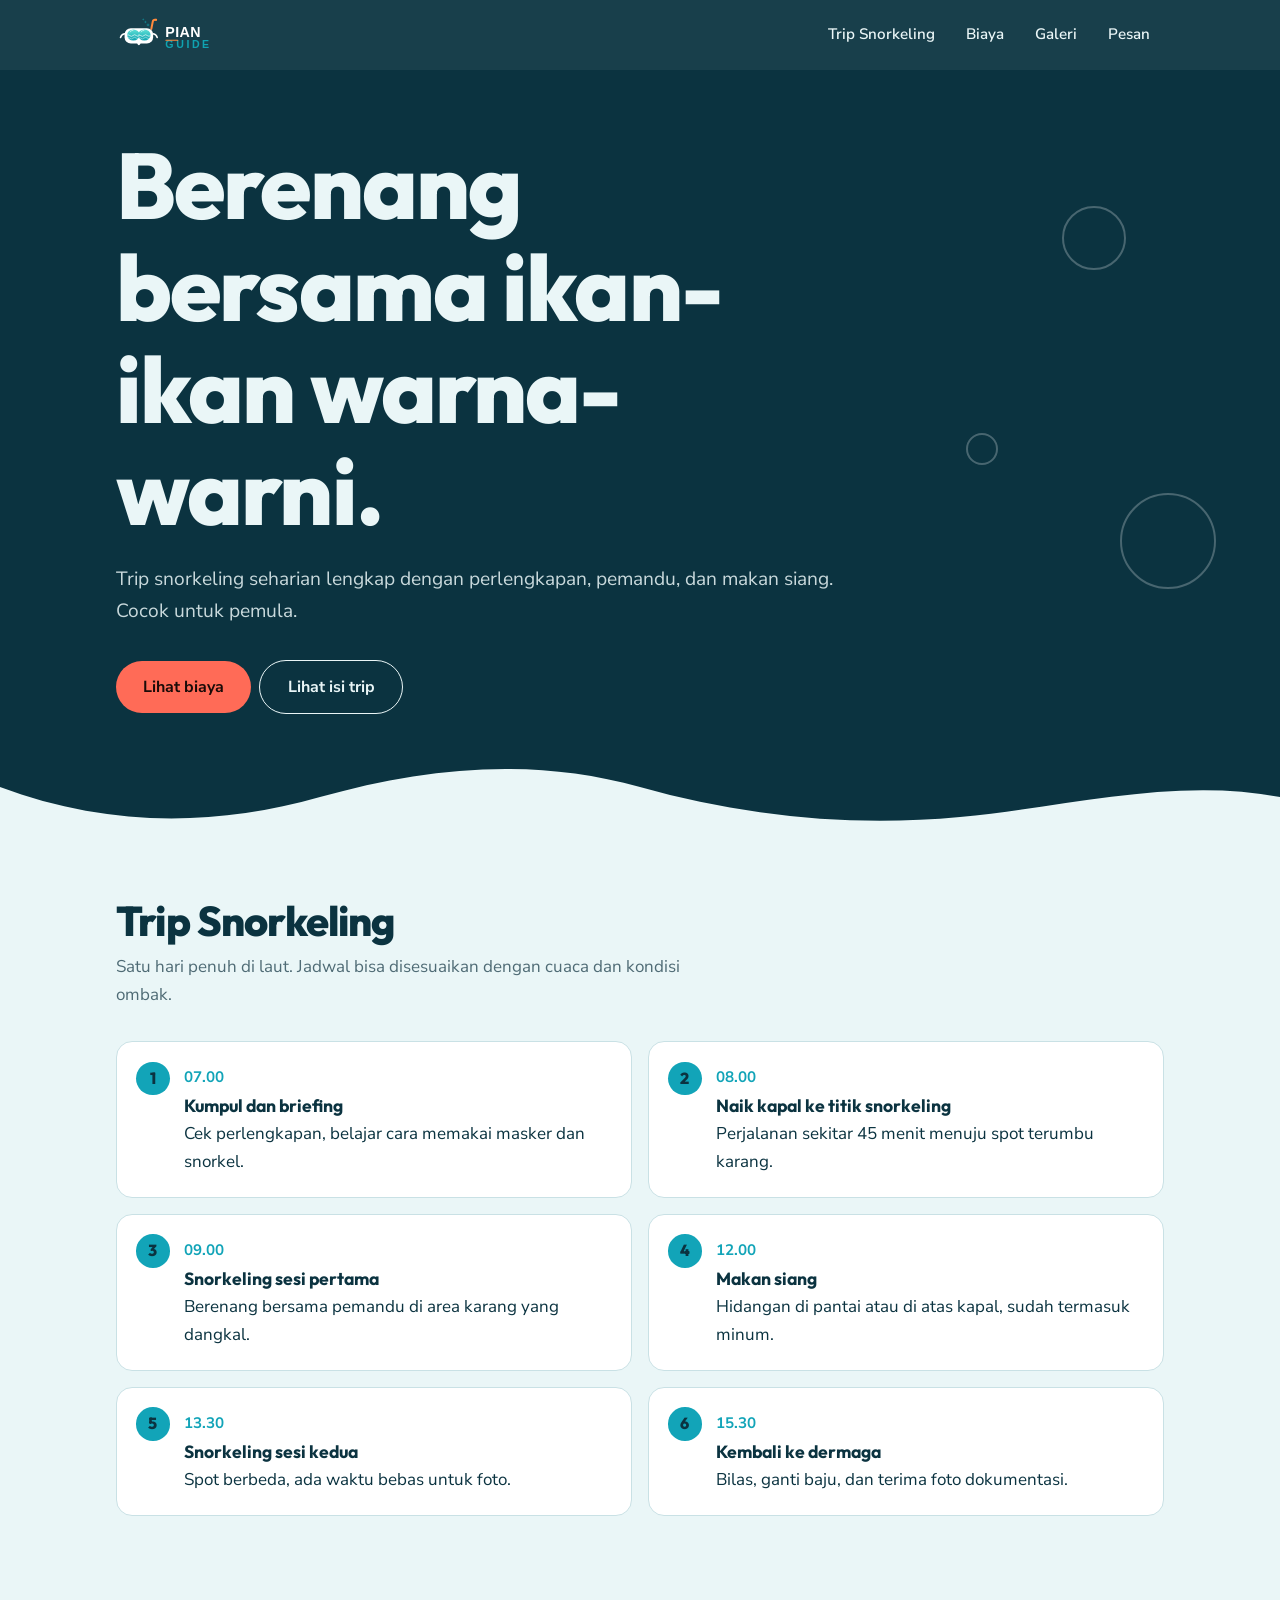
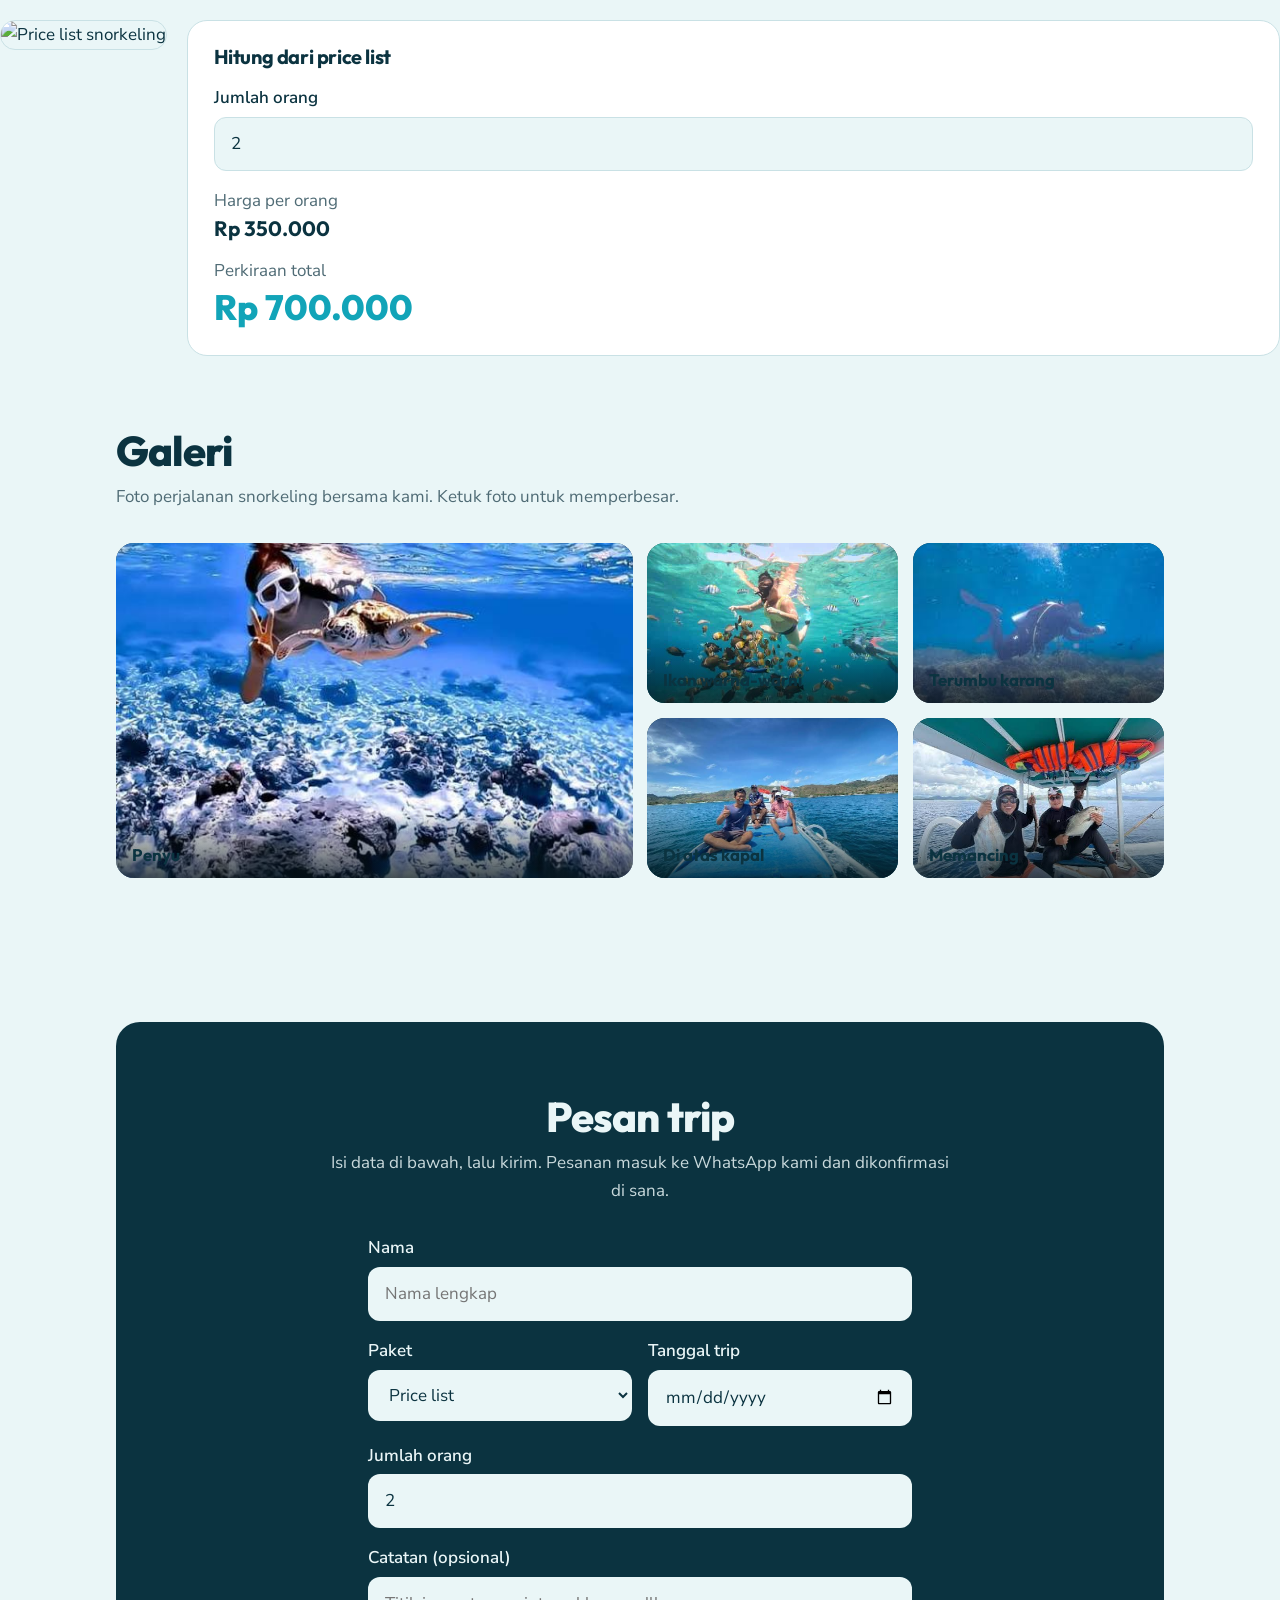
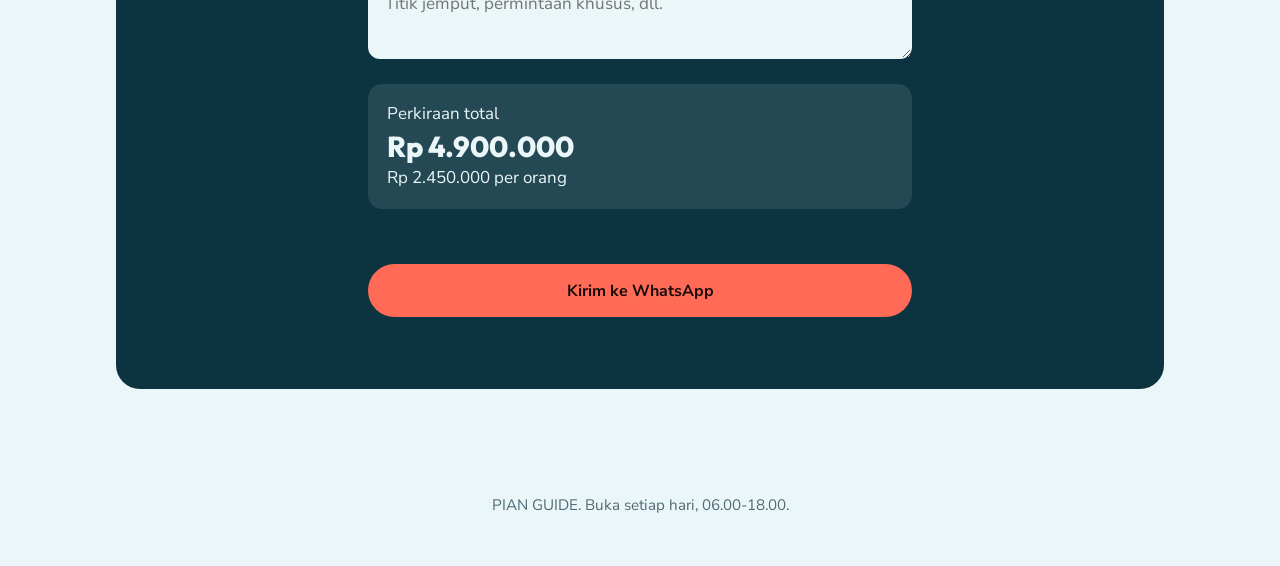
==== commit c2354c39: "Update index.html" ====
--- a/index.html
+++ b/index.html
@@ -123,29 +123,55 @@
     </ol>
   </div></section>
 
-  <section id="biaya.html" style="background:color-mix(in srgb,var(--sea) 10%,var(--bg))"><div class="wrap">
-    <h2>Biaya snorkeling dan makan</h2>
-    <p class="muted">Pilih paket daily tour. Ketuk gambar untuk memperbesar.</p>
-    <div class="prices">
-      <article class="plan"><img src="[data-uri]" alt="Poster 3 Gili Sekotong Snorkeling Trip: Gili Nanggu, Gili Sudak, Gili Kedis, 5 orang 300.000 per pax" loading="lazy">
-        <div class="in"><h3>3 Gili Sekotong</h3><div class="price">Rp 300.000 <small>/orang, min. 5 orang</small></div>
-        <ul><li>Gili Nanggu, Gili Sudak, Gili Kedis, Gili Tangkong</li><li>Boat, pemandu, alat snorkeling</li><li>GoPro, makan siang, tiket masuk</li></ul>
-        <a class="btn" data-paket="3 Gili Sekotong" href="#kontak" style="background:var(--deep);color:var(--on-deep)">Pilih paket ini</a></div></article>
-      <article class="plan"><img src="[data-uri]" alt="Poster Secret Gilis Lombok Snorkeling Trip: Gili White Beaches, Blue Coral, Sea Horse Point, 5 orang 300.000 per pax" loading="lazy">
-        <div class="in"><h3>Secret Gilis Lombok</h3><div class="price">Rp 300.000 <small>/orang, min. 5 orang</small></div>
-        <ul><li>Gili Layar, Gili Rengit, Gili Gede, Gili Pasir/Amben</li><li>Gili Goleng dan Gili Asahan</li><li>Spot penyu, Nemo Point, Star Fish, Sea Horse</li></ul>
-        <a class="btn" data-paket="Secret Gilis Lombok" href="#kontak">Pilih paket ini</a></div></article>
-    </div>
-    <div class="pl">
-      <img src="[data-uri]" alt="Price list per orang: 2 orang 2.450K, 3 orang 1.750K, 4 orang 1.375K, 5-6 orang 1.150K" loading="lazy">
-      <form class="calc" onsubmit="return false" aria-label="Hitung biaya">
-        <h3>Hitung dari price list</h3>
-        <div><label for="jm">Jumlah orang</label><input id="jm" type="number" min="1" max="100" value="2" inputmode="numeric"></div>
-        <div><div class="muted">Harga per orang</div><div id="pp" style="font:700 1.3rem var(--head)" aria-live="polite">Rp 350.000</div></div>
-        <div><div class="muted">Perkiraan total</div><div class="total" id="tt" aria-live="polite">Rp 700.000</div></div>
-      </form>
-    </div>
-  </div></section>
+  <div class="pl">
+  <img src="ISI_DENGAN_SRC_GAMBAR_ANDA" alt="Price list snorkeling" loading="lazy">
+  <form class="calc" onsubmit="return false" aria-label="Hitung biaya">
+    <h3>Hitung dari price list</h3>
+    <div>
+      <label for="jm">Jumlah orang</label>
+      <input id="jm" type="number" min="1" max="100" value="2" inputmode="numeric">
+    </div>
+    <div>
+      <div class="muted">Harga per orang</div>
+      <div id="pp" style="font:700 1.3rem var(--head)" aria-live="polite">Rp 350.000</div>
+    </div>
+    <div>
+      <div class="muted">Perkiraan total</div>
+      <div class="total" id="tt" aria-live="polite">Rp 700.000</div>
+    </div>
+  </form>
+</div>
+
+<script>
+(function () {
+  var HARGA_PER_ORANG = 350000;
+  var input = document.getElementById('jm');
+  var pp = document.getElementById('pp');
+  var tt = document.getElementById('tt');
+
+  function rupiah(n) {
+    return 'Rp ' + n.toLocaleString('id-ID');
+  }
+
+  function hitung() {
+    var jumlah = parseInt(input.value, 10);
+    if (isNaN(jumlah) || jumlah < 1) jumlah = 1;
+    if (jumlah > 100) jumlah = 100;
+    pp.textContent = rupiah(HARGA_PER_ORANG);
+    tt.textContent = rupiah(HARGA_PER_ORANG * jumlah);
+  }
+
+  input.addEventListener('input', hitung);
+  input.addEventListener('change', function () {
+    var v = parseInt(input.value, 10);
+    if (isNaN(v) || v < 1) input.value = 1;
+    if (v > 100) input.value = 100;
+    hitung();
+  });
+
+  hitung();
+})();
+</script>
 
   <section id="galeri.html"><div class="wrap">
     <h2>Galeri</h2>
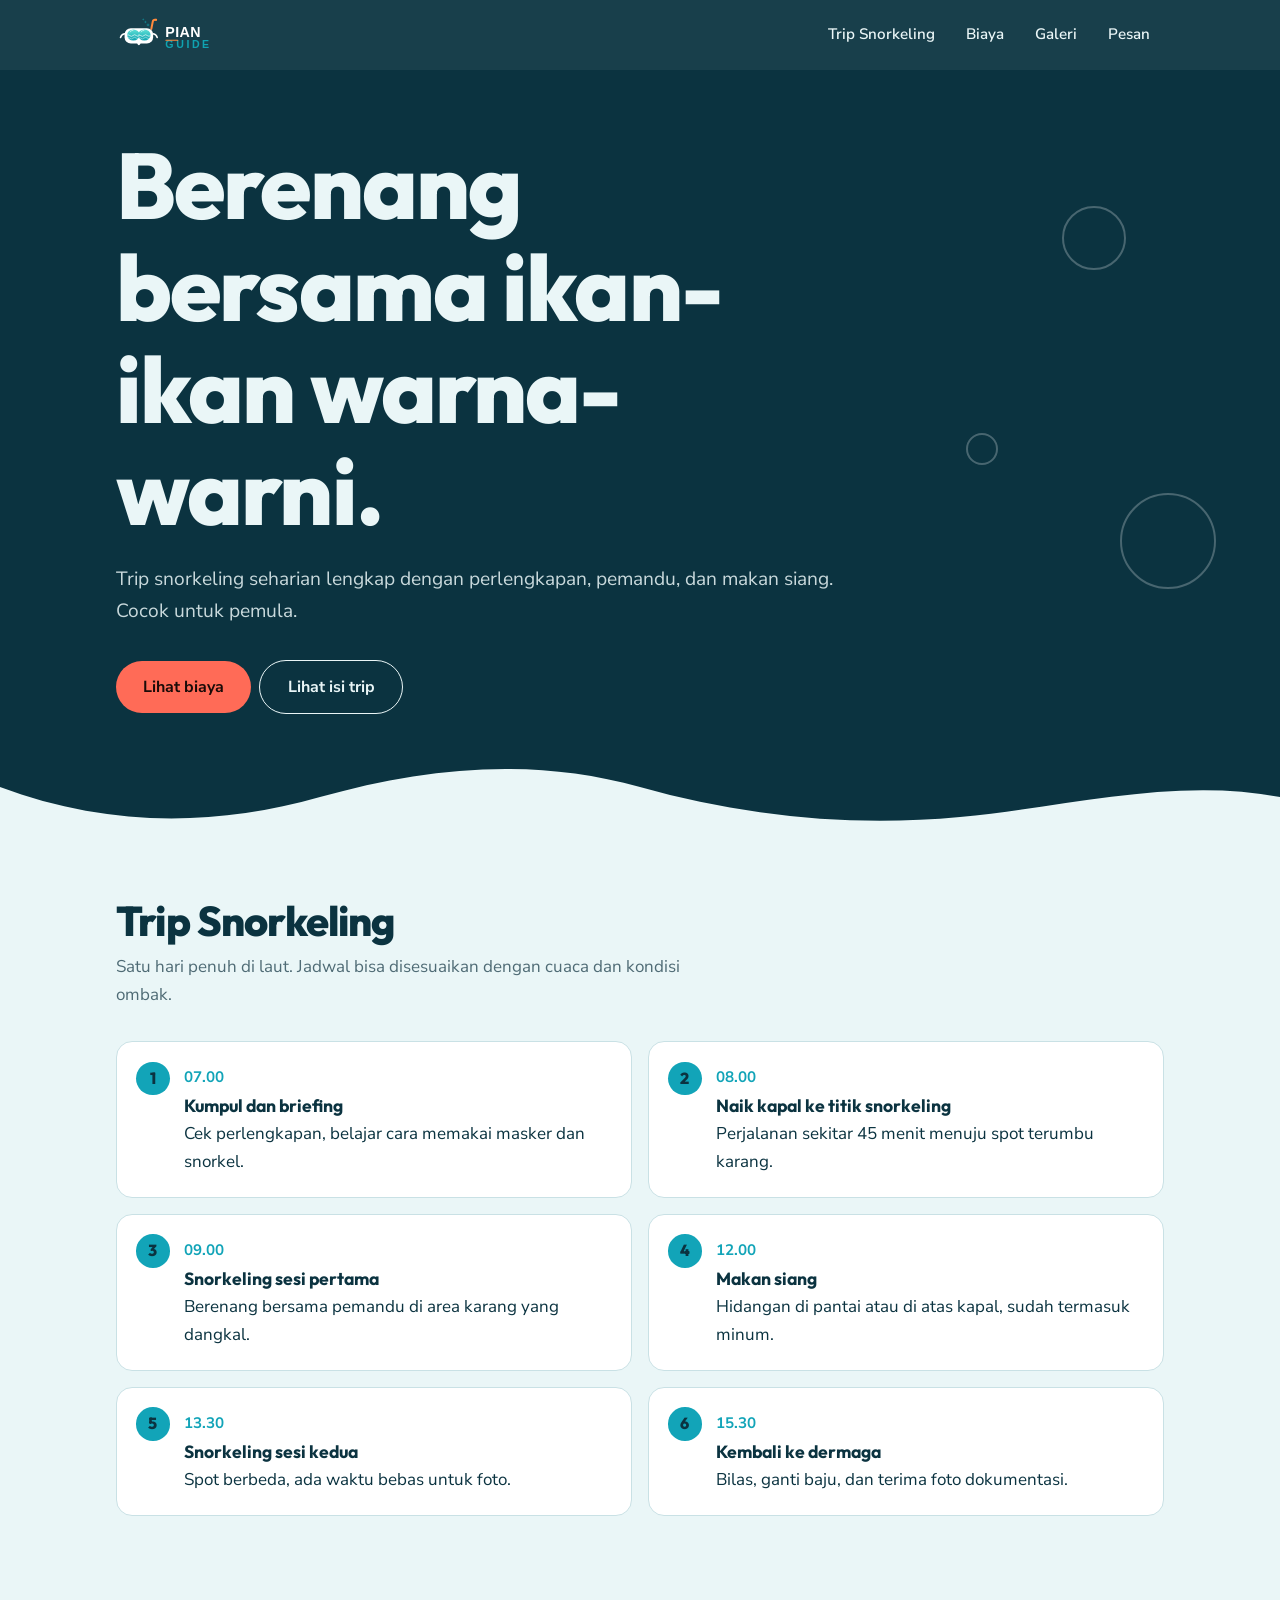
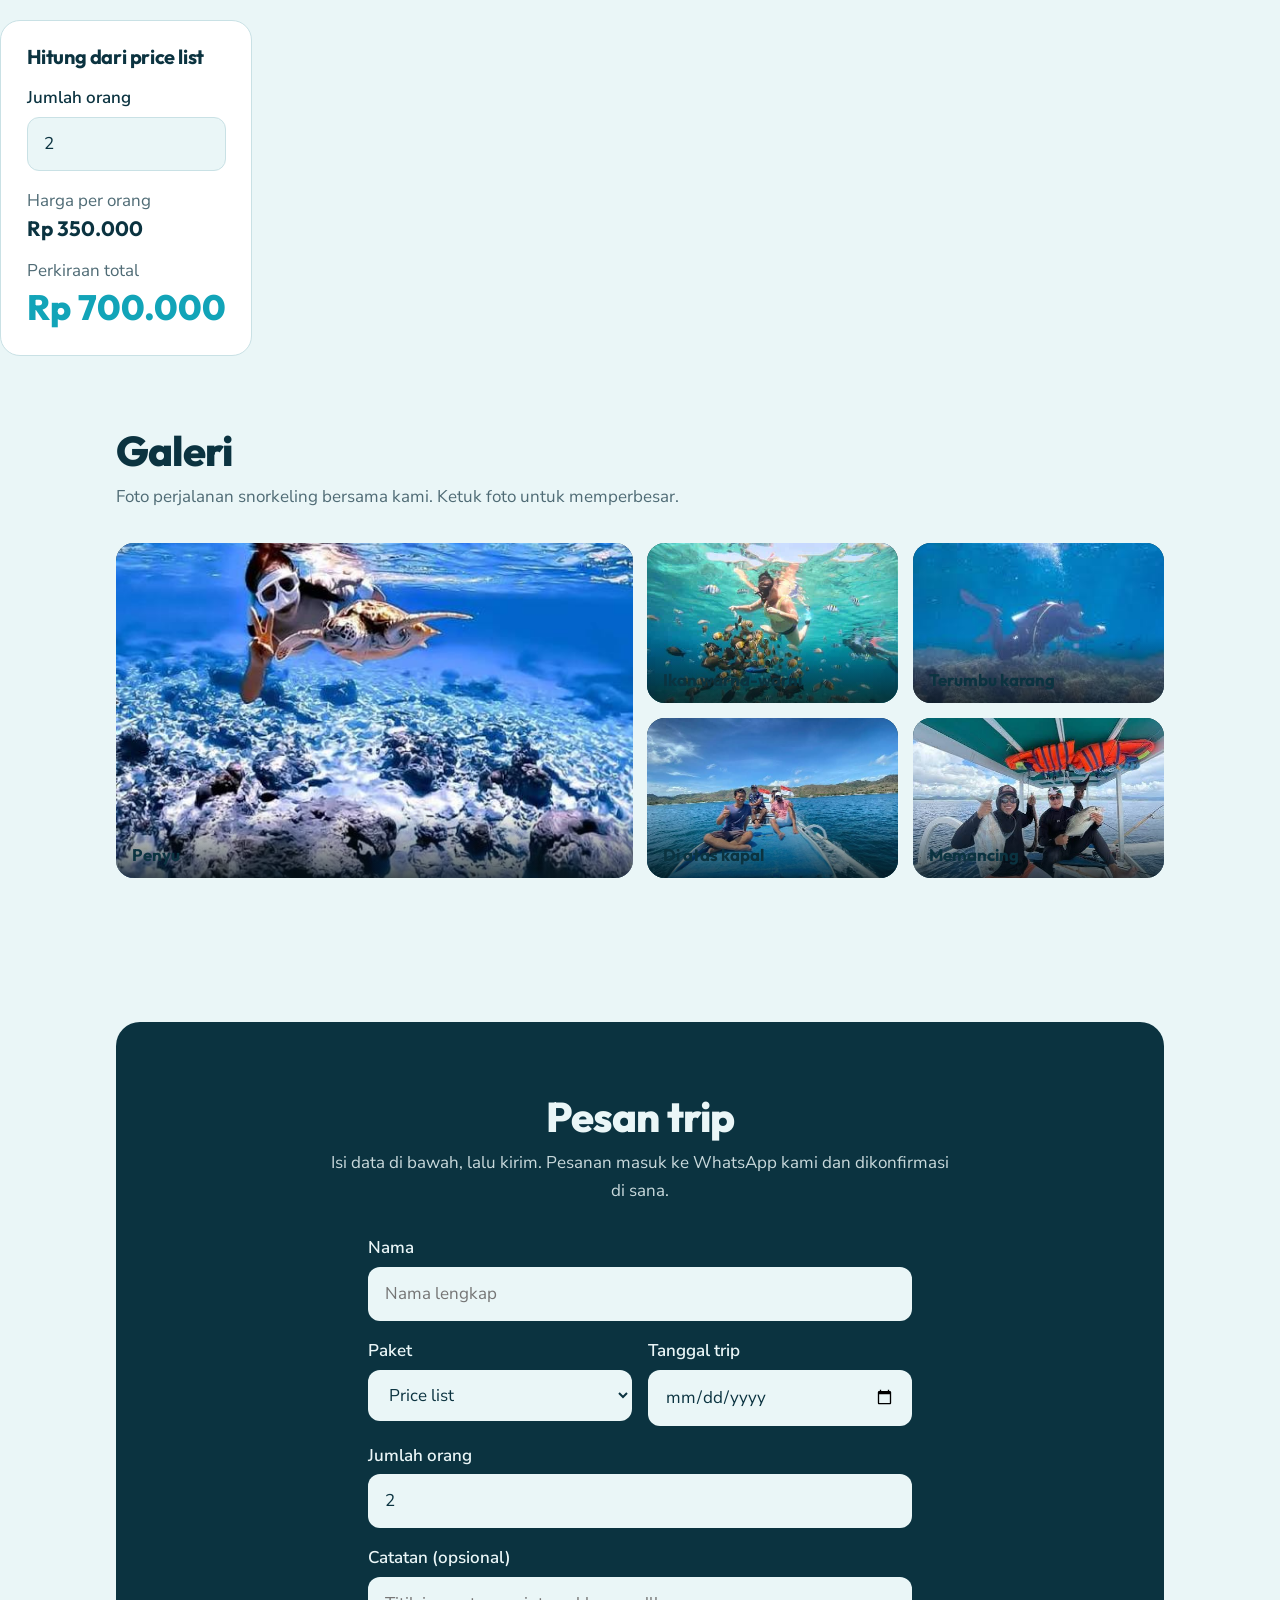
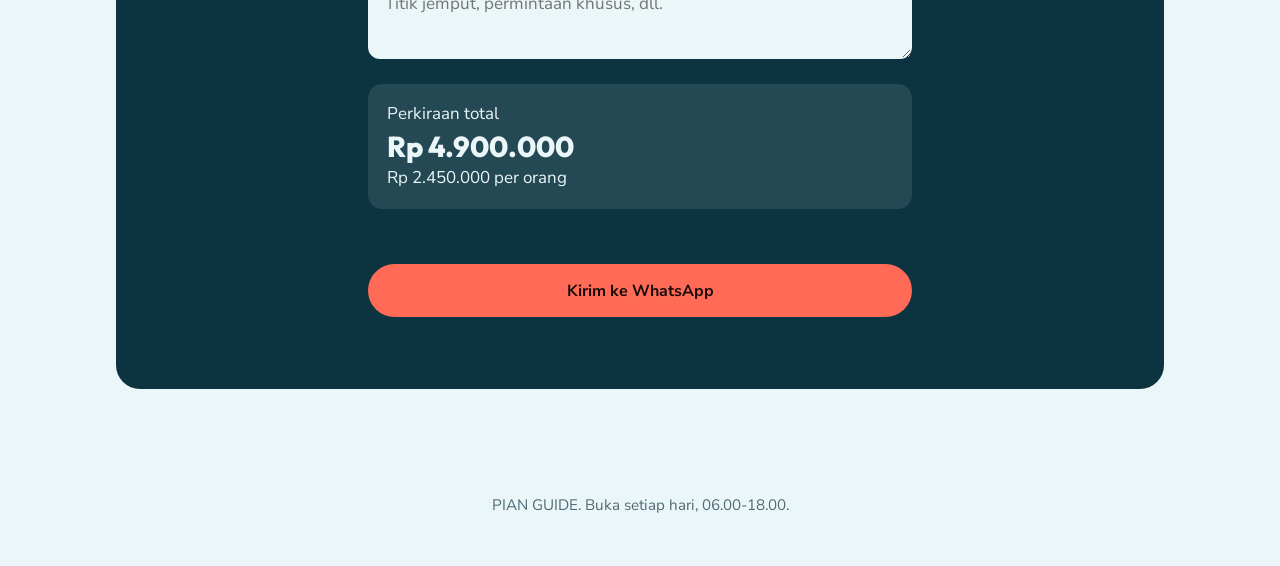
==== commit a017e3ab: "Update index.html" ====
--- a/index.html
+++ b/index.html
@@ -124,7 +124,6 @@
   </div></section>
 
   <div class="pl">
-  <img src="ISI_DENGAN_SRC_GAMBAR_ANDA" alt="Price list snorkeling" loading="lazy">
   <form class="calc" onsubmit="return false" aria-label="Hitung biaya">
     <h3>Hitung dari price list</h3>
     <div>
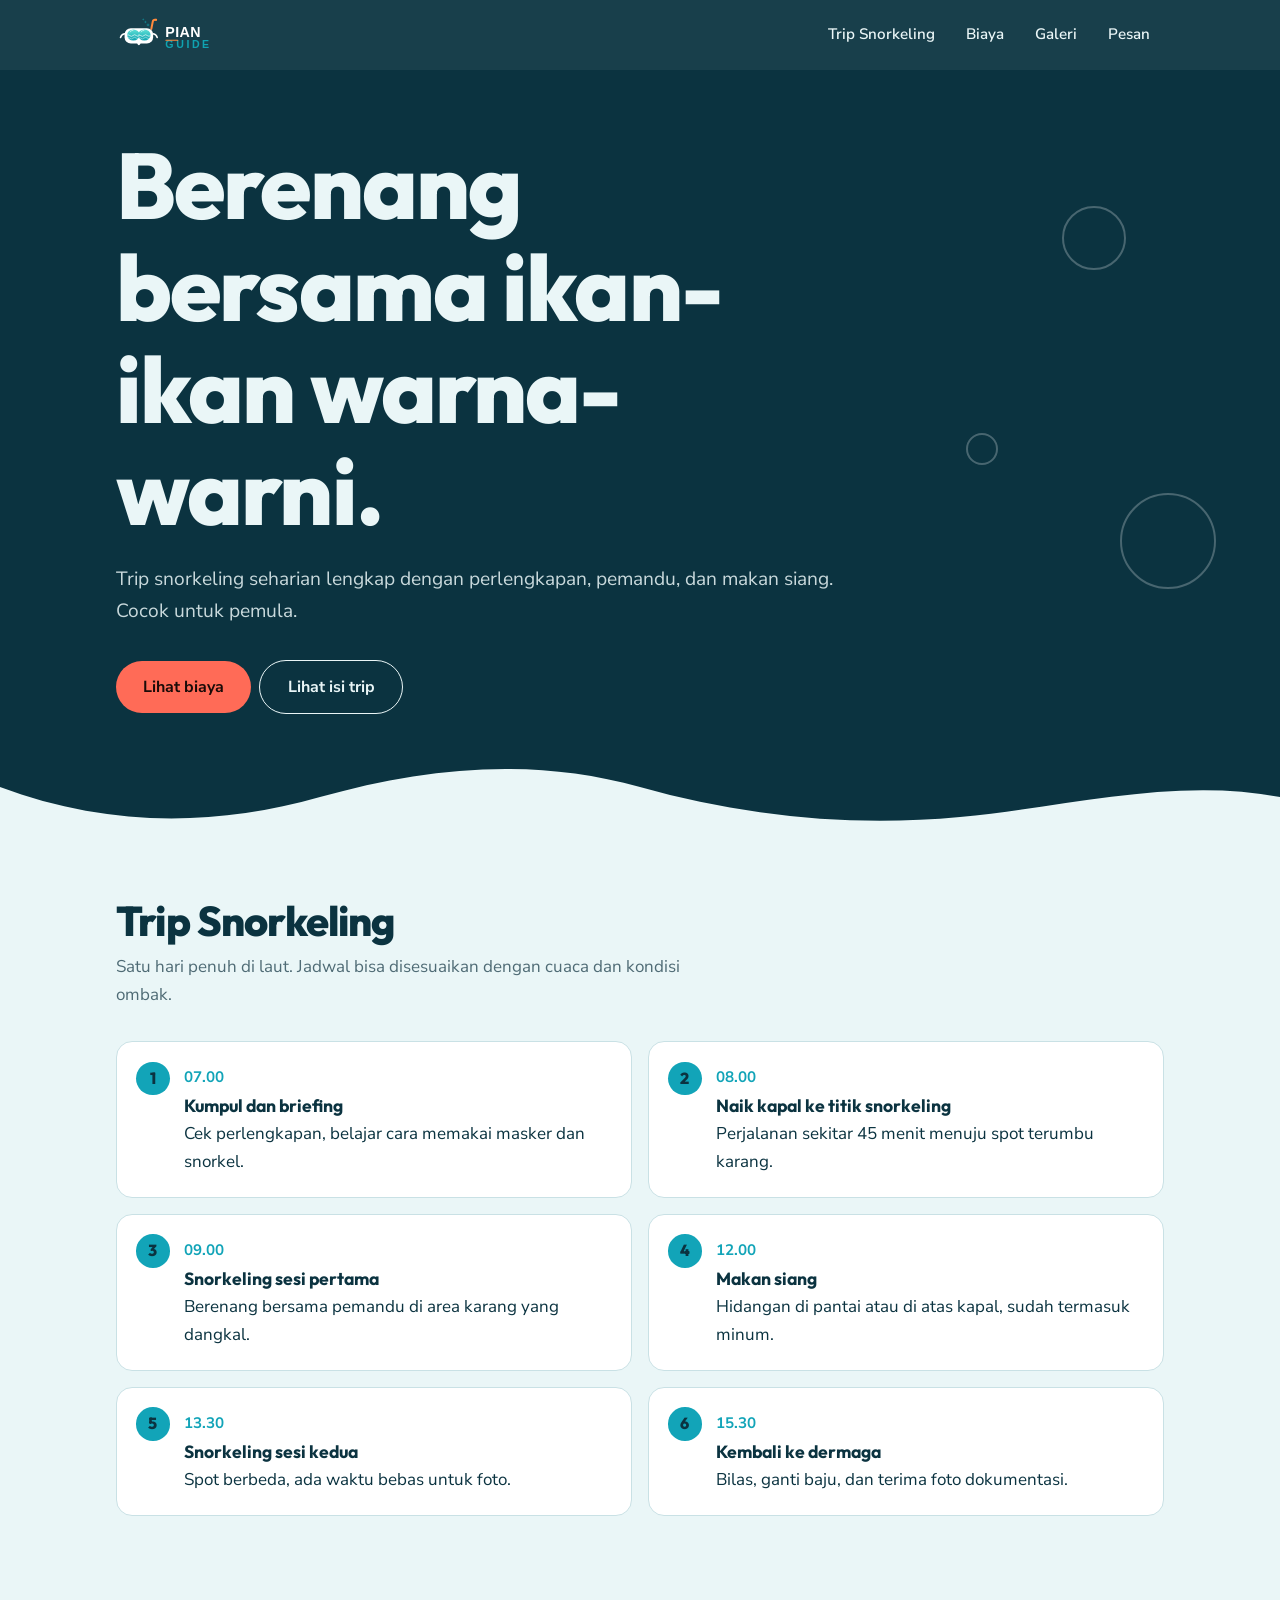
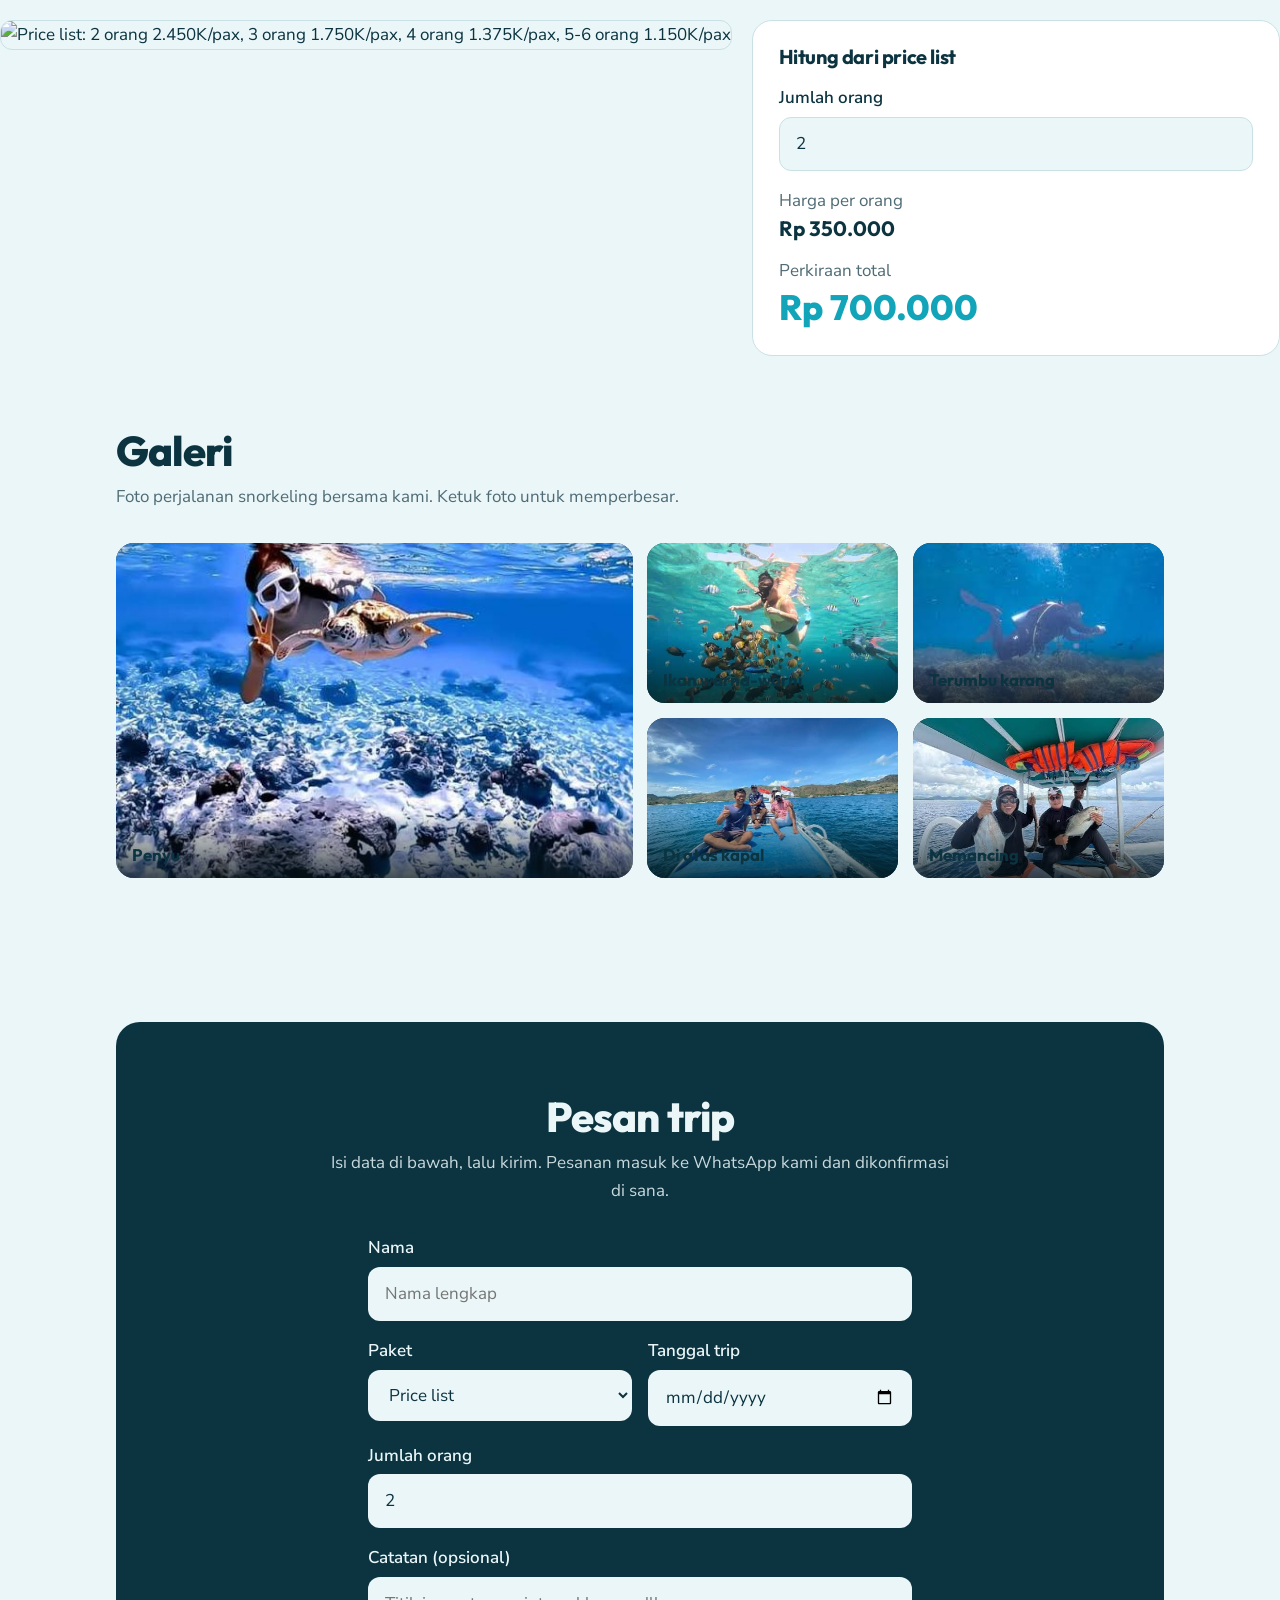
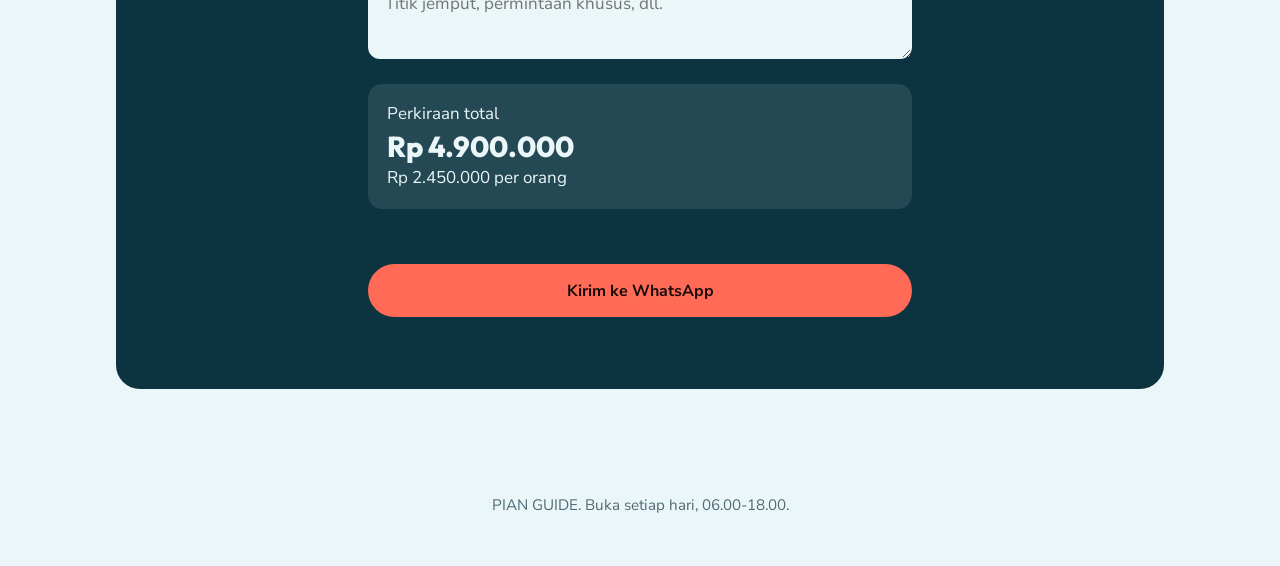
==== commit 57736182: "Update index.html" ====
--- a/index.html
+++ b/index.html
@@ -124,6 +124,11 @@
   </div></section>
 
   <div class="pl">
+  <img src="price-list.jpeg"
+       alt="Price list: 2 orang 2.450K/pax, 3 orang 1.750K/pax, 4 orang 1.375K/pax, 5-6 orang 1.150K/pax"
+       style="display:block;max-width:100%;height:auto;border-radius:12px;margin-bottom:16px"
+       loading="lazy">
+
   <form class="calc" onsubmit="return false" aria-label="Hitung biaya">
     <h3>Hitung dari price list</h3>
     <div>
@@ -141,36 +146,7 @@
   </form>
 </div>
 
-<script>
-(function () {
-  var HARGA_PER_ORANG = 350000;
-  var input = document.getElementById('jm');
-  var pp = document.getElementById('pp');
-  var tt = document.getElementById('tt');
-
-  function rupiah(n) {
-    return 'Rp ' + n.toLocaleString('id-ID');
-  }
-
-  function hitung() {
-    var jumlah = parseInt(input.value, 10);
-    if (isNaN(jumlah) || jumlah < 1) jumlah = 1;
-    if (jumlah > 100) jumlah = 100;
-    pp.textContent = rupiah(HARGA_PER_ORANG);
-    tt.textContent = rupiah(HARGA_PER_ORANG * jumlah);
-  }
-
-  input.addEventListener('input', hitung);
-  input.addEventListener('change', function () {
-    var v = parseInt(input.value, 10);
-    if (isNaN(v) || v < 1) input.value = 1;
-    if (v > 100) input.value = 100;
-    hitung();
-  });
-
-  hitung();
-})();
-</script>
+<!-- <script> kalkulator tetap sama, tidak diubah -->
 
   <section id="galeri.html"><div class="wrap">
     <h2>Galeri</h2>
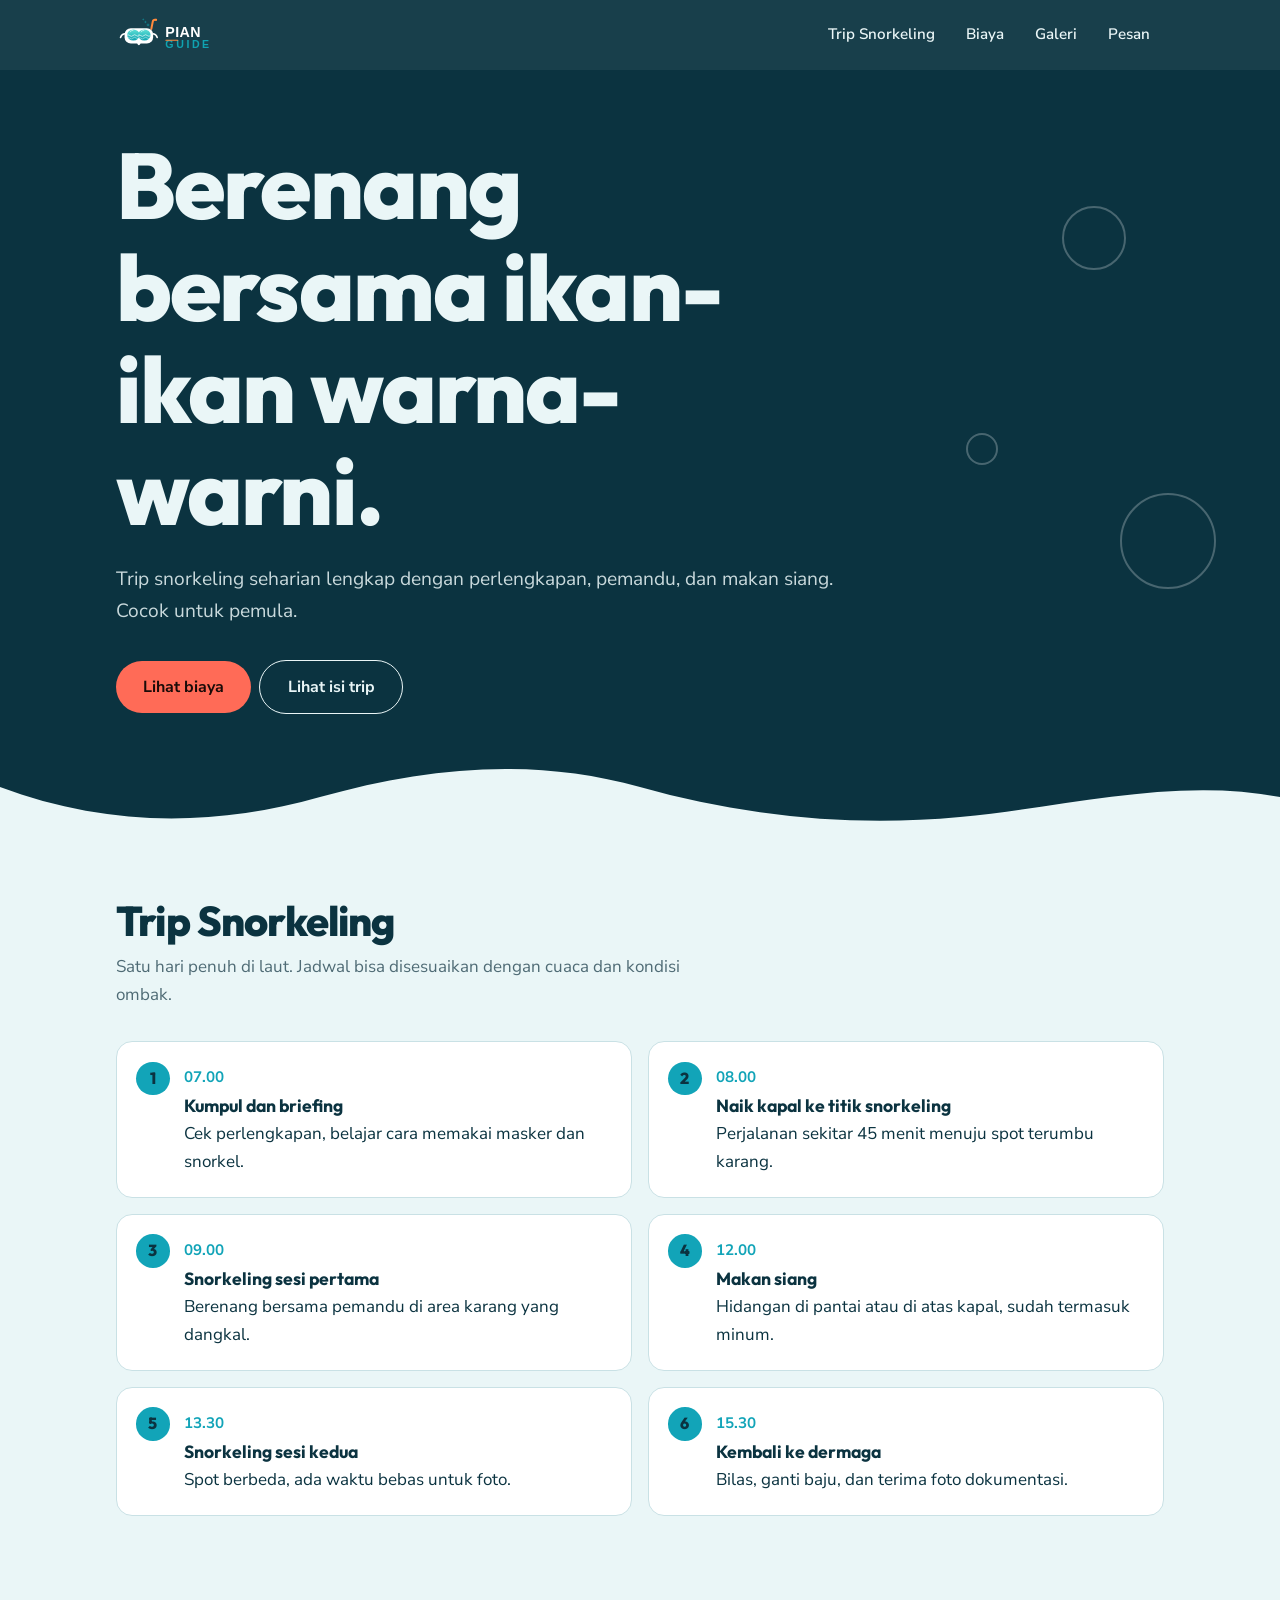
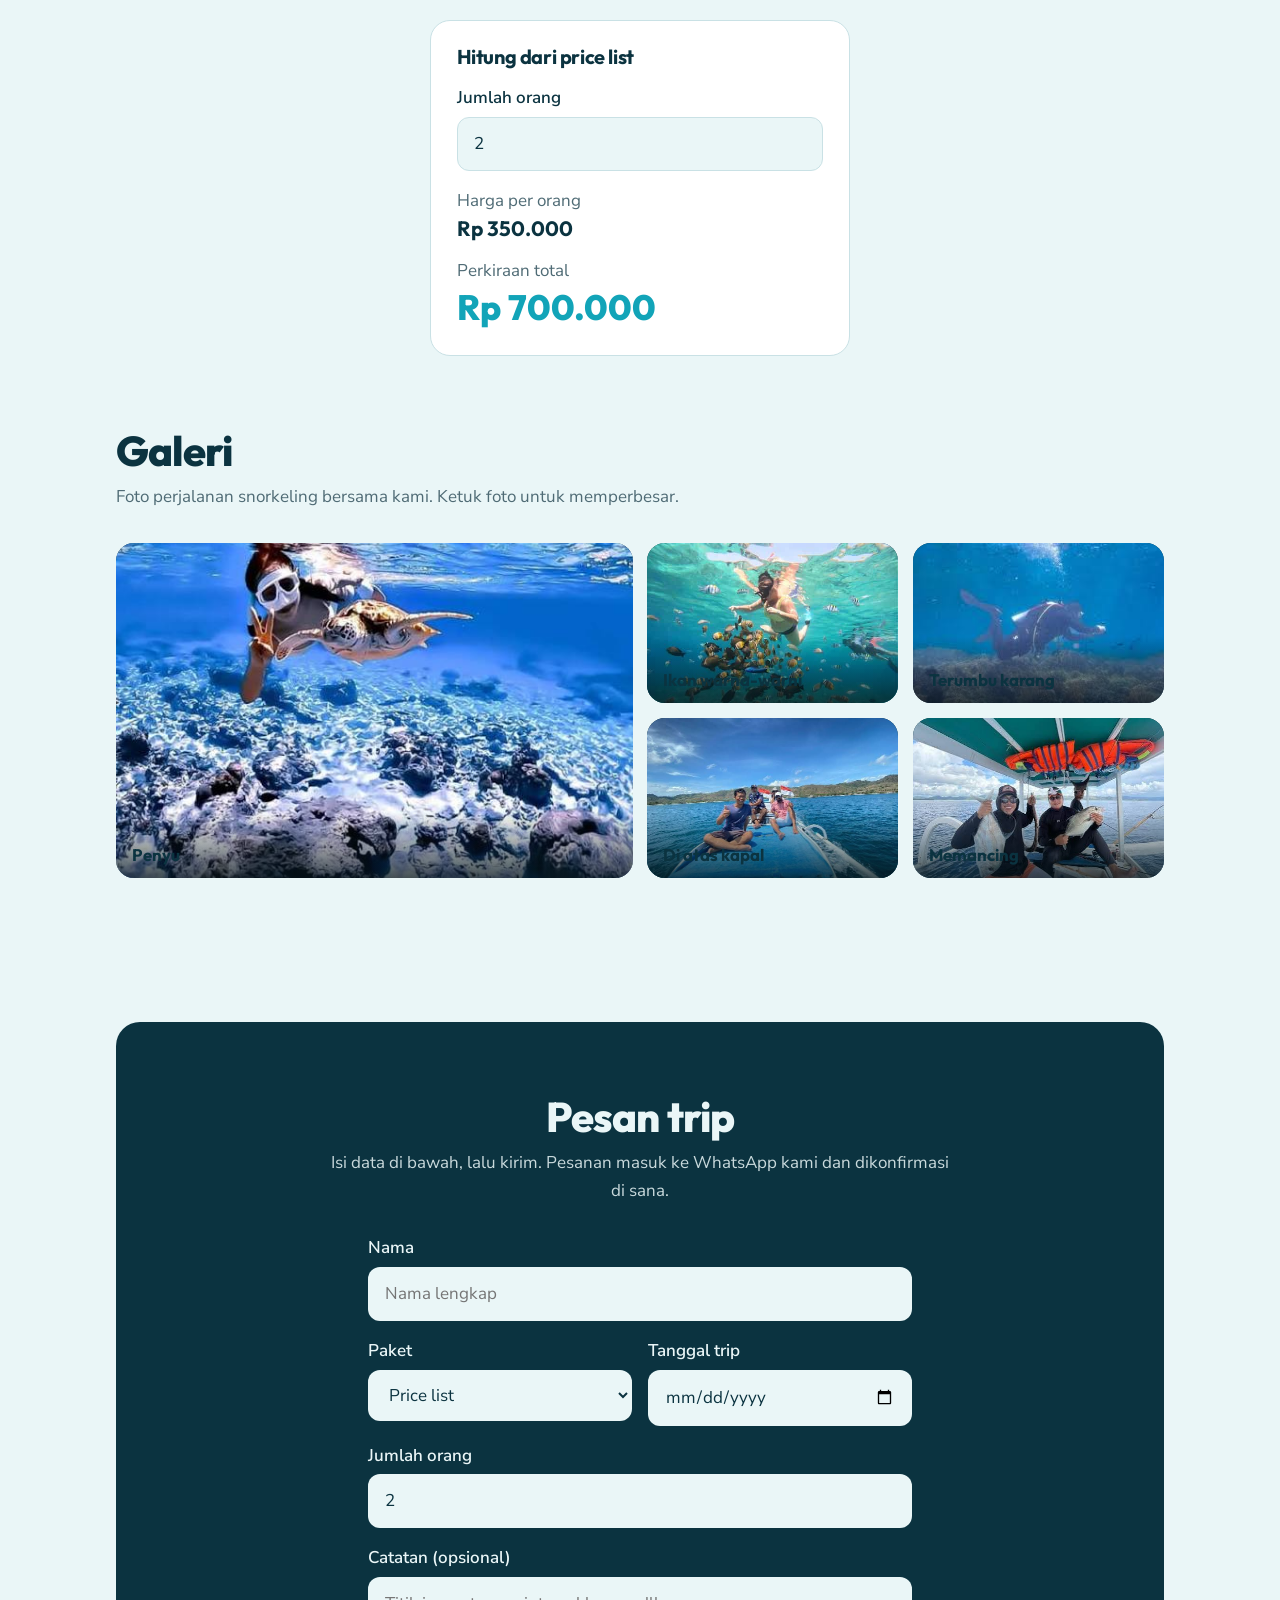
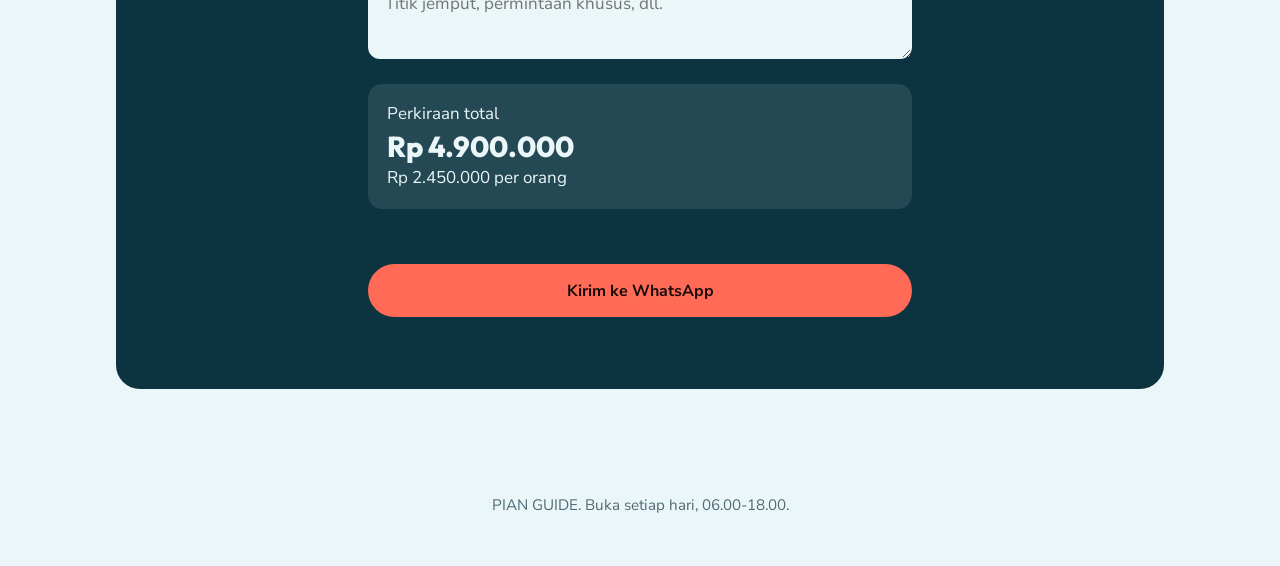
==== commit 7c3e2a75: "Refactor price list and form layout in index.html Updated layout for price list and calculation form" ====
--- a/index.html
+++ b/index.html
@@ -123,13 +123,9 @@
     </ol>
   </div></section>
 
-  <div class="pl">
-  <img src="price-list.jpeg"
-       alt="Price list: 2 orang 2.450K/pax, 3 orang 1.750K/pax, 4 orang 1.375K/pax, 5-6 orang 1.150K/pax"
-       style="display:block;max-width:100%;height:auto;border-radius:12px;margin-bottom:16px"
-       loading="lazy">
-
-  <form class="calc" onsubmit="return false" aria-label="Hitung biaya">
+  <div class="pl" style="display:flex;justify-content:center;align-items:center;width:100%">
+  <form class="calc" onsubmit="return false" aria-label="Hitung biaya"
+        style="width:100%;max-width:420px;margin:0 auto">
     <h3>Hitung dari price list</h3>
     <div>
       <label for="jm">Jumlah orang</label>
@@ -146,6 +142,7 @@
   </form>
 </div>
 
+<!-- <script> kalkulator tetap sama, tidak diubah -->
 <!-- <script> kalkulator tetap sama, tidak diubah -->
 
   <section id="galeri.html"><div class="wrap">
